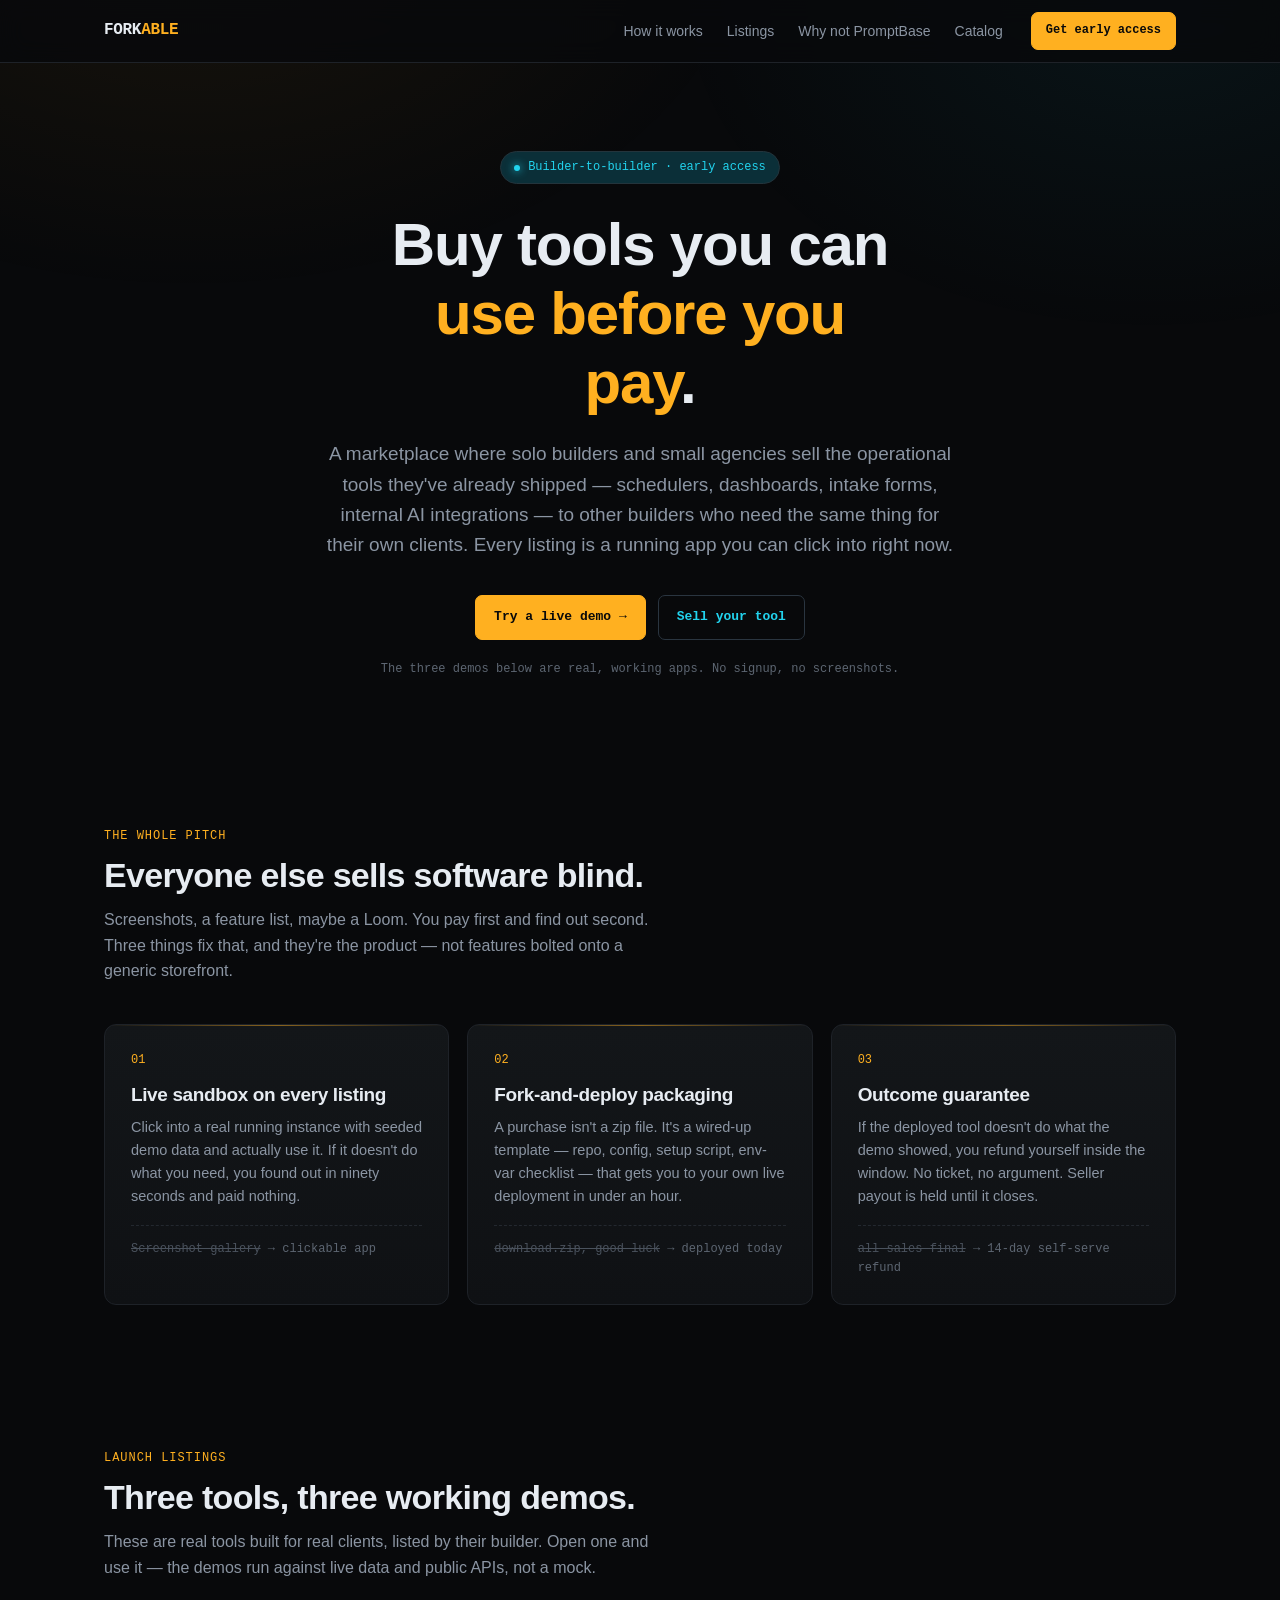
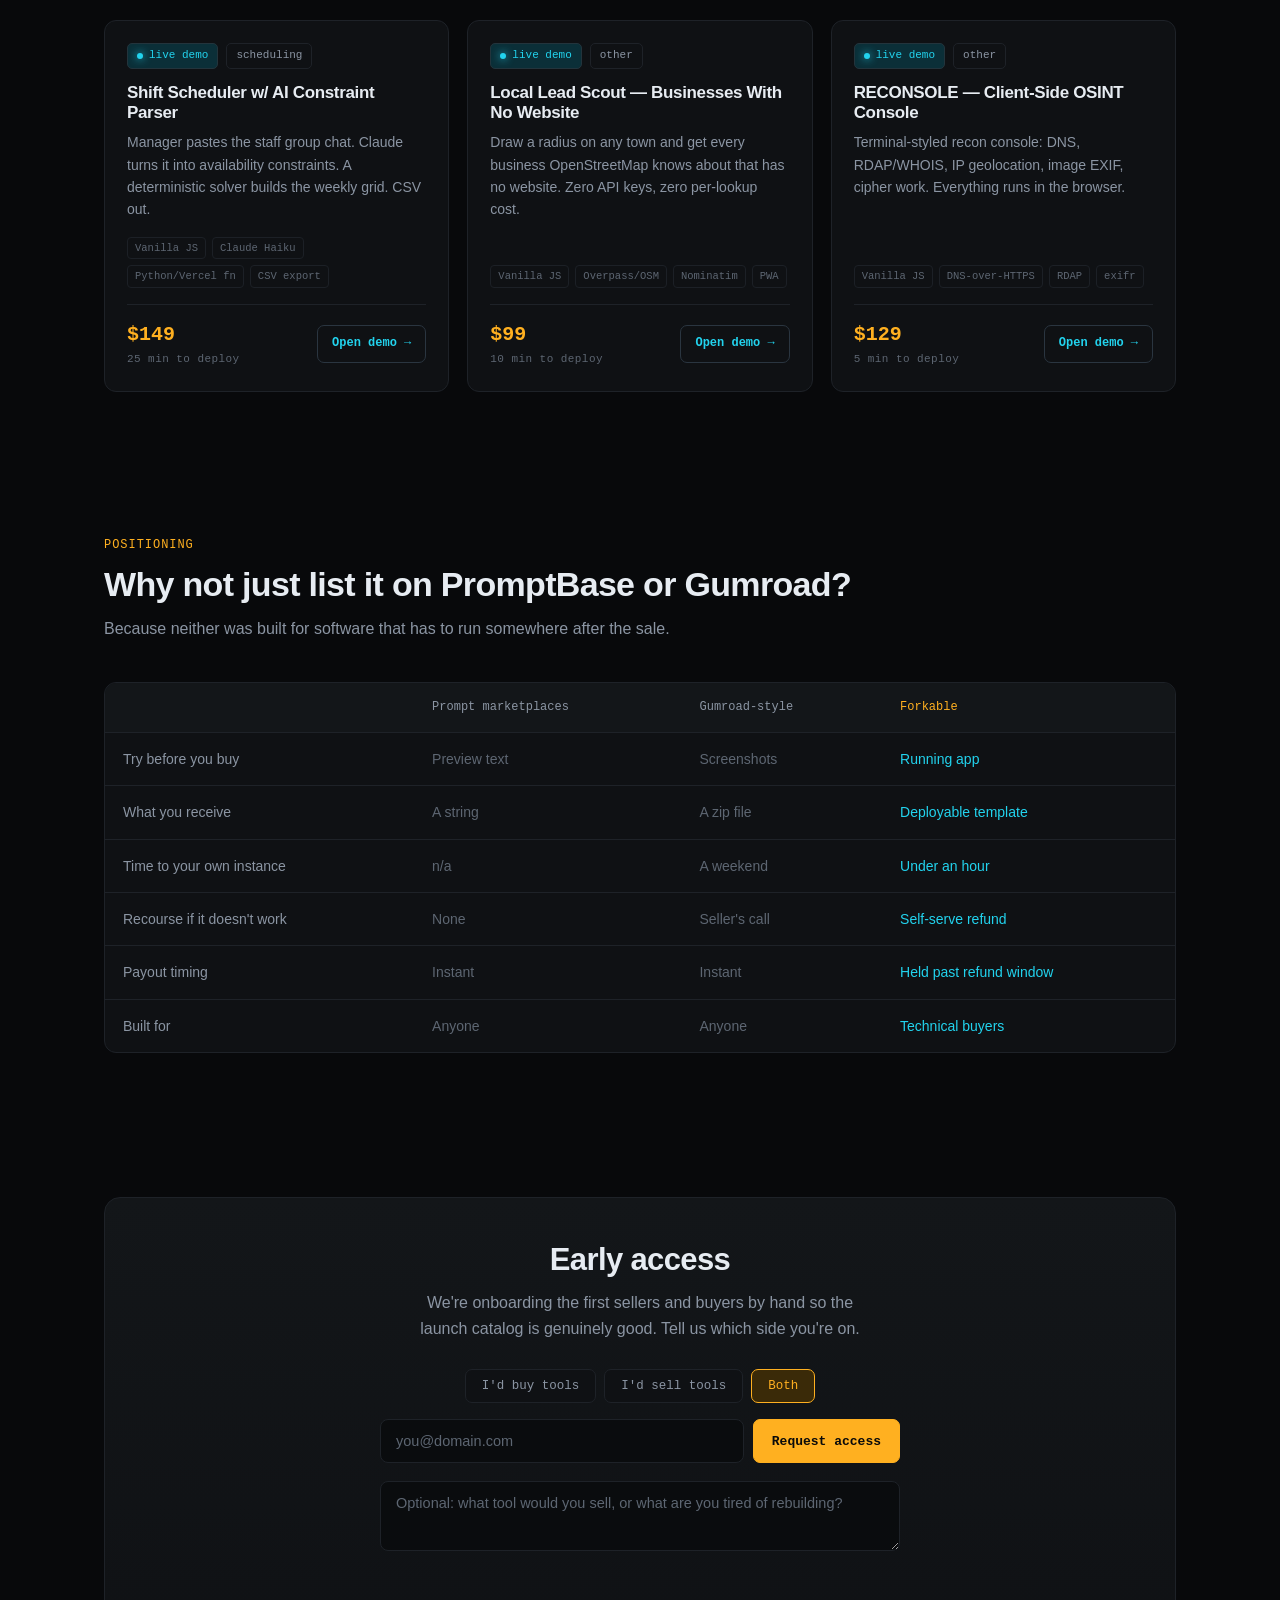
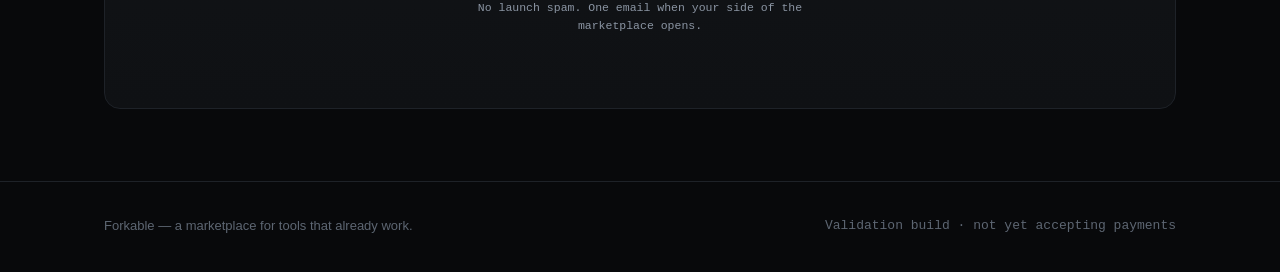
==== index.html @ a0edef39 "Step 2: auth, profiles, and listing CRUD Vertical slice through the whole seller path: sign up, crea" ====
<!doctype html>
<html lang="en">
<head>
<meta charset="utf-8">
<meta name="viewport" content="width=device-width, initial-scale=1">
<title>Forkable — buy tools you can use before you pay</title>
<meta name="description" content="A builder-to-builder marketplace for reusable operational tools. Every listing has a live demo you can click into, ships as a fork-and-deploy template, and is covered by a refund guarantee.">
<style>
  :root{
    --bg:#08090b; --panel:#0f1114; --panel-2:#131619; --line:#1e2228;
    --text:#e7ecf2; --dim:#8b95a3; --dimmer:#5d6672;
    --amber:#ffb020; --amber-dim:#3a2a08;
    --cyan:#22d3ee; --cyan-dim:#0b2f38;
    --mono:ui-monospace,SFMono-Regular,"SF Mono",Menlo,Consolas,monospace;
    --sans:-apple-system,BlinkMacSystemFont,"Segoe UI",Inter,Roboto,sans-serif;
  }
  *{box-sizing:border-box}
  html{scroll-behavior:smooth}
  body{
    margin:0;background:var(--bg);color:var(--text);font-family:var(--sans);
    line-height:1.6;-webkit-font-smoothing:antialiased;
  }
  body::before{
    content:"";position:fixed;inset:0;pointer-events:none;z-index:0;
    background:
      radial-gradient(60rem 40rem at 15% -10%, rgba(255,176,32,.07), transparent 60%),
      radial-gradient(50rem 35rem at 90% 0%, rgba(34,211,238,.06), transparent 60%);
  }
  .wrap{max-width:1120px;margin:0 auto;padding:0 24px;position:relative;z-index:1}
  a{color:inherit}
  h1,h2,h3{line-height:1.15;letter-spacing:-.02em;margin:0}

  /* ---------- nav ---------- */
  nav{
    position:sticky;top:0;z-index:50;backdrop-filter:blur(12px);
    background:rgba(8,9,11,.82);border-bottom:1px solid var(--line);
  }
  .nav-in{display:flex;align-items:center;gap:28px;height:62px}
  .logo{font-family:var(--mono);font-weight:700;font-size:16px;letter-spacing:-.02em;text-decoration:none}
  .logo b{color:var(--amber)}
  .nav-links{display:flex;gap:24px;margin-left:auto;font-size:14px;color:var(--dim)}
  .nav-links a{text-decoration:none}
  .nav-links a:hover{color:var(--text)}
  @media(max-width:720px){.nav-links{display:none}}

  .btn{
    display:inline-block;font-family:var(--mono);font-size:13px;font-weight:600;
    padding:11px 18px;border-radius:7px;text-decoration:none;cursor:pointer;
    border:1px solid transparent;transition:.15s;white-space:nowrap;
  }
  .btn-primary{background:var(--amber);color:#0a0a0a;border-color:var(--amber)}
  .btn-primary:hover{background:#ffc44d;transform:translateY(-1px)}
  .btn-ghost{background:transparent;color:var(--cyan);border-color:#2a3540}
  .btn-ghost:hover{border-color:var(--cyan);background:var(--cyan-dim)}
  .btn-sm{padding:8px 14px;font-size:12px}

  /* ---------- hero ---------- */
  header{padding:88px 0 64px;text-align:center}
  .kicker{
    display:inline-flex;align-items:center;gap:8px;font-family:var(--mono);font-size:12px;
    color:var(--cyan);border:1px solid #23343c;background:var(--cyan-dim);
    padding:6px 13px;border-radius:999px;margin-bottom:26px;
  }
  .dot{width:6px;height:6px;border-radius:50%;background:var(--cyan);box-shadow:0 0 8px var(--cyan)}
  h1{font-size:clamp(34px,6vw,60px);font-weight:800;max-width:16ch;margin:0 auto}
  h1 .hl{color:var(--amber)}
  .sub{color:var(--dim);font-size:clamp(16px,2vw,19px);max-width:60ch;margin:22px auto 0}
  .cta-row{display:flex;gap:12px;justify-content:center;margin-top:34px;flex-wrap:wrap}
  .hero-note{font-family:var(--mono);font-size:12px;color:var(--dimmer);margin-top:20px}

  /* ---------- sections ---------- */
  section{padding:72px 0;position:relative;z-index:1}
  .sec-head{margin-bottom:40px}
  .sec-tag{font-family:var(--mono);font-size:12px;color:var(--amber);letter-spacing:.08em;text-transform:uppercase}
  .sec-head h2{font-size:clamp(24px,3.6vw,34px);font-weight:750;margin-top:10px}
  .sec-head p{color:var(--dim);max-width:64ch;margin:12px 0 0}

  /* ---------- differentiators ---------- */
  .diffs{display:grid;grid-template-columns:repeat(3,1fr);gap:18px}
  @media(max-width:880px){.diffs{grid-template-columns:1fr}}
  .diff{
    background:linear-gradient(180deg,var(--panel-2),var(--panel));
    border:1px solid var(--line);border-radius:12px;padding:26px;position:relative;overflow:hidden;
  }
  .diff::after{content:"";position:absolute;top:0;left:0;right:0;height:1px;background:linear-gradient(90deg,transparent,var(--amber),transparent);opacity:.5}
  .diff .n{font-family:var(--mono);font-size:12px;color:var(--amber);margin-bottom:14px}
  .diff h3{font-size:19px;font-weight:700;margin-bottom:10px}
  .diff p{color:var(--dim);font-size:14.5px;margin:0}
  .diff .vs{margin-top:16px;padding-top:14px;border-top:1px dashed #23282f;font-family:var(--mono);font-size:12px;color:var(--dimmer)}
  .diff .vs s{color:#4a525d}

  /* ---------- listings ---------- */
  .grid{display:grid;grid-template-columns:repeat(3,1fr);gap:18px}
  @media(max-width:980px){.grid{grid-template-columns:1fr 1fr}}
  @media(max-width:680px){.grid{grid-template-columns:1fr}}
  .card{
    background:var(--panel);border:1px solid var(--line);border-radius:12px;
    padding:22px;display:flex;flex-direction:column;transition:.18s;cursor:pointer;
  }
  .card:hover{border-color:#33404c;transform:translateY(-3px)}
  .card-top{display:flex;align-items:center;gap:8px;margin-bottom:14px;flex-wrap:wrap}
  .pill{font-family:var(--mono);font-size:11px;padding:3px 9px;border-radius:5px;border:1px solid var(--line);color:var(--dim)}
  .pill-live{color:var(--cyan);border-color:#23343c;background:var(--cyan-dim);display:inline-flex;align-items:center;gap:6px}
  .card h3{font-size:17px;font-weight:700;margin-bottom:9px}
  .card p{color:var(--dim);font-size:14px;margin:0 0 16px;flex:1}
  .tags{display:flex;gap:6px;flex-wrap:wrap;margin-bottom:16px}
  .tag{font-family:var(--mono);font-size:10.5px;color:var(--dimmer);border:1px solid #1c2026;padding:2px 7px;border-radius:4px}
  .card-foot{display:flex;align-items:center;justify-content:space-between;border-top:1px solid var(--line);padding-top:14px}
  .price{font-family:var(--mono);font-size:20px;font-weight:700;color:var(--amber)}
  .price small{font-size:11px;color:var(--dimmer);font-weight:400;display:block;letter-spacing:.04em}

  /* ---------- compare table ---------- */
  .cmp-scroll{overflow-x:auto;border:1px solid var(--line);border-radius:12px;background:var(--panel)}
  table{border-collapse:collapse;width:100%;min-width:580px;font-size:14px}
  th,td{padding:15px 18px;text-align:left;border-bottom:1px solid var(--line)}
  thead th{font-family:var(--mono);font-size:12px;color:var(--dim);font-weight:500;background:var(--panel-2)}
  thead th:last-child{color:var(--amber)}
  tbody tr:last-child td{border-bottom:none}
  td:first-child{color:var(--dim)}
  .yes{color:var(--cyan)}
  .no{color:#5d6672}

  /* ---------- waitlist ---------- */
  .join{
    background:linear-gradient(180deg,var(--panel-2),var(--panel));
    border:1px solid var(--line);border-radius:16px;padding:44px;text-align:center;
  }
  @media(max-width:600px){.join{padding:28px 20px}}
  .join h2{font-size:clamp(23px,3.4vw,31px);font-weight:750}
  .join>p{color:var(--dim);max-width:52ch;margin:12px auto 28px}
  .roles{display:flex;gap:8px;justify-content:center;margin-bottom:16px;flex-wrap:wrap}
  .role{
    font-family:var(--mono);font-size:12.5px;padding:9px 16px;border-radius:7px;
    border:1px solid var(--line);background:var(--panel);color:var(--dim);cursor:pointer;transition:.15s;
  }
  .role:hover{border-color:#33404c;color:var(--text)}
  .role[aria-pressed="true"]{border-color:var(--amber);color:var(--amber);background:var(--amber-dim)}
  form{display:flex;gap:9px;max-width:520px;margin:0 auto;flex-wrap:wrap}
  input,textarea{
    font-family:var(--sans);font-size:14.5px;background:#0a0c0e;color:var(--text);
    border:1px solid var(--line);border-radius:8px;padding:13px 15px;width:100%;
  }
  input:focus,textarea:focus{outline:none;border-color:var(--amber)}
  input::placeholder,textarea::placeholder{color:var(--dimmer)}
  .row{display:flex;gap:9px;width:100%}
  .row input{flex:1}
  .row .btn{flex:0 0 auto}
  textarea{resize:vertical;min-height:70px;margin-top:9px}
  .form-note{font-family:var(--mono);font-size:11.5px;color:var(--dimmer);margin-top:14px}
  .msg{font-family:var(--mono);font-size:13px;margin-top:16px;min-height:20px}
  .msg.ok{color:var(--cyan)}
  .msg.err{color:#ff7a6b}

  footer{border-top:1px solid var(--line);padding:34px 0;color:var(--dimmer);font-size:13px}
  .foot-in{display:flex;justify-content:space-between;gap:16px;flex-wrap:wrap;align-items:center}

  /* ---------- listing modal (preview of /listing/:id) ---------- */
  .modal{
    position:fixed;inset:0;z-index:100;background:rgba(4,5,7,.86);backdrop-filter:blur(6px);
    display:none;overflow-y:auto;padding:28px 16px;
  }
  .modal.open{display:block}
  .sheet{
    max-width:1000px;margin:0 auto;background:var(--panel);border:1px solid var(--line);
    border-radius:14px;overflow:hidden;
  }
  .sheet-head{display:flex;align-items:flex-start;gap:16px;padding:26px 28px;border-bottom:1px solid var(--line)}
  .sheet-head h2{font-size:23px;font-weight:750}
  .close{
    margin-left:auto;background:transparent;border:1px solid var(--line);color:var(--dim);
    border-radius:7px;width:34px;height:34px;font-size:18px;cursor:pointer;flex:0 0 auto;line-height:1;
  }
  .close:hover{border-color:#33404c;color:var(--text)}
  .sheet-body{display:grid;grid-template-columns:1fr 320px;gap:0}
  @media(max-width:860px){.sheet-body{grid-template-columns:1fr}}
  .demo-pane{border-right:1px solid var(--line);min-width:0}
  @media(max-width:860px){.demo-pane{border-right:none;border-bottom:1px solid var(--line)}}
  .demo-bar{
    display:flex;align-items:center;gap:10px;padding:11px 16px;background:var(--panel-2);
    border-bottom:1px solid var(--line);font-family:var(--mono);font-size:11.5px;color:var(--dim);
  }
  .demo-bar .lights{display:flex;gap:5px}
  .demo-bar .lights i{width:9px;height:9px;border-radius:50%;background:#2a3038;display:block}
  .demo-frame{width:100%;height:520px;border:0;background:#0a0c0e;display:block}
  .demo-note{padding:11px 16px;font-size:12.5px;color:var(--dim);border-top:1px solid var(--line);background:var(--panel-2)}
  .demo-note a{color:var(--cyan)}
  .side{padding:24px;display:flex;flex-direction:column;gap:20px}
  .side h4{font-family:var(--mono);font-size:11px;color:var(--dimmer);letter-spacing:.09em;text-transform:uppercase;margin:0 0 9px;font-weight:500}
  .side .desc{font-size:14px;color:var(--dim);white-space:pre-line;margin:0}
  .buybox{border:1px solid var(--line);border-radius:10px;padding:18px;background:var(--panel-2)}
  .guarantee{
    border:1px solid #3a2a08;background:var(--amber-dim);border-radius:9px;padding:14px;
    font-size:13px;color:#e8c88a;
  }
  .guarantee b{color:var(--amber);display:block;font-family:var(--mono);font-size:11.5px;letter-spacing:.05em;text-transform:uppercase;margin-bottom:6px}
  .kv{display:flex;justify-content:space-between;gap:12px;font-size:13.5px;padding:7px 0;border-bottom:1px solid #1a1e24}
  .kv:last-child{border-bottom:none}
  .kv span:first-child{color:var(--dimmer)}
  .kv span:last-child{font-family:var(--mono);font-size:12.5px;text-align:right}
</style>
</head>
<body>

<nav>
  <div class="wrap nav-in">
    <a href="#top" class="logo">FORK<b>ABLE</b></a>
    <div class="nav-links">
      <a href="#how">How it works</a>
      <a href="#listings">Listings</a>
      <a href="#compare">Why not PromptBase</a>
      <a href="app.html#/browse">Catalog</a>
    </div>
    <a href="#join" class="btn btn-primary btn-sm">Get early access</a>
  </div>
</nav>

<div class="wrap" id="top">
  <header>
    <div class="kicker"><span class="dot"></span> Builder-to-builder · early access</div>
    <h1>Buy tools you can <span class="hl">use before you pay</span>.</h1>
    <p class="sub">
      A marketplace where solo builders and small agencies sell the operational tools they've
      already shipped — schedulers, dashboards, intake forms, internal AI integrations — to other
      builders who need the same thing for their own clients. Every listing is a running app you
      can click into right now.
    </p>
    <div class="cta-row">
      <a href="#listings" class="btn btn-primary">Try a live demo →</a>
      <a href="app.html#/dashboard/seller/new" class="btn btn-ghost">Sell your tool</a>
    </div>
    <p class="hero-note">The three demos below are real, working apps. No signup, no screenshots.</p>
  </header>
</div>

<section id="how">
  <div class="wrap">
    <div class="sec-head">
      <div class="sec-tag">The whole pitch</div>
      <h2>Everyone else sells software blind.</h2>
      <p>
        Screenshots, a feature list, maybe a Loom. You pay first and find out second. Three things
        fix that, and they're the product — not features bolted onto a generic storefront.
      </p>
    </div>
    <div class="diffs">
      <div class="diff">
        <div class="n">01</div>
        <h3>Live sandbox on every listing</h3>
        <p>Click into a real running instance with seeded demo data and actually use it. If it doesn't do what you need, you found out in ninety seconds and paid nothing.</p>
        <div class="vs"><s>Screenshot gallery</s> → clickable app</div>
      </div>
      <div class="diff">
        <div class="n">02</div>
        <h3>Fork-and-deploy packaging</h3>
        <p>A purchase isn't a zip file. It's a wired-up template — repo, config, setup script, env-var checklist — that gets you to your own live deployment in under an hour.</p>
        <div class="vs"><s>download.zip, good luck</s> → deployed today</div>
      </div>
      <div class="diff">
        <div class="n">03</div>
        <h3>Outcome guarantee</h3>
        <p>If the deployed tool doesn't do what the demo showed, you refund yourself inside the window. No ticket, no argument. Seller payout is held until it closes.</p>
        <div class="vs"><s>all sales final</s> → 14-day self-serve refund</div>
      </div>
    </div>
  </div>
</section>

<section id="listings">
  <div class="wrap">
    <div class="sec-head">
      <div class="sec-tag">Launch listings</div>
      <h2>Three tools, three working demos.</h2>
      <p>
        These are real tools built for real clients, listed by their builder. Open one and use it —
        the demos run against live data and public APIs, not a mock.
      </p>
    </div>
    <div class="grid" id="listing-grid"></div>
  </div>
</section>

<section id="compare">
  <div class="wrap">
    <div class="sec-head">
      <div class="sec-tag">Positioning</div>
      <h2>Why not just list it on PromptBase or Gumroad?</h2>
      <p>Because neither was built for software that has to run somewhere after the sale.</p>
    </div>
    <div class="cmp-scroll">
      <table>
        <thead>
          <tr><th>&nbsp;</th><th>Prompt marketplaces</th><th>Gumroad-style</th><th>Forkable</th></tr>
        </thead>
        <tbody>
          <tr><td>Try before you buy</td><td class="no">Preview text</td><td class="no">Screenshots</td><td class="yes">Running app</td></tr>
          <tr><td>What you receive</td><td class="no">A string</td><td class="no">A zip file</td><td class="yes">Deployable template</td></tr>
          <tr><td>Time to your own instance</td><td class="no">n/a</td><td class="no">A weekend</td><td class="yes">Under an hour</td></tr>
          <tr><td>Recourse if it doesn't work</td><td class="no">None</td><td class="no">Seller's call</td><td class="yes">Self-serve refund</td></tr>
          <tr><td>Payout timing</td><td class="no">Instant</td><td class="no">Instant</td><td class="yes">Held past refund window</td></tr>
          <tr><td>Built for</td><td class="no">Anyone</td><td class="no">Anyone</td><td class="yes">Technical buyers</td></tr>
        </tbody>
      </table>
    </div>
  </div>
</section>

<section id="join">
  <div class="wrap">
    <div class="join">
      <h2>Early access</h2>
      <p>
        We're onboarding the first sellers and buyers by hand so the launch catalog is genuinely
        good. Tell us which side you're on.
      </p>

      <div class="roles" id="roles">
        <button type="button" class="role" data-role="buyer" aria-pressed="false">I'd buy tools</button>
        <button type="button" class="role" data-role="seller" aria-pressed="false">I'd sell tools</button>
        <button type="button" class="role" data-role="both" aria-pressed="true">Both</button>
      </div>

      <form id="wl-form" novalidate>
        <div class="row">
          <input type="email" id="wl-email" placeholder="you@domain.com" autocomplete="email" required>
          <button type="submit" class="btn btn-primary" id="wl-submit">Request access</button>
        </div>
        <textarea id="wl-note" placeholder="Optional: what tool would you sell, or what are you tired of rebuilding?"></textarea>
      </form>

      <div class="msg" id="wl-msg" role="status" aria-live="polite"></div>
      <p class="form-note">No launch spam. One email when your side of the marketplace opens.</p>
    </div>
  </div>
</section>

<footer>
  <div class="wrap foot-in">
    <div>Forkable — a marketplace for tools that already work.</div>
    <div style="font-family:var(--mono)">Validation build · not yet accepting payments</div>
  </div>
</footer>

<!-- Preview of the /listing/:id page: demo first, buy box second. -->
<div class="modal" id="modal" role="dialog" aria-modal="true" aria-labelledby="m-title">
  <div class="sheet">
    <div class="sheet-head">
      <div>
        <h2 id="m-title"></h2>
        <div class="card-top" style="margin:10px 0 0" id="m-pills"></div>
      </div>
      <button class="close" id="m-close" aria-label="Close">×</button>
    </div>
    <div class="sheet-body">
      <div class="demo-pane">
        <div class="demo-bar">
          <div class="lights"><i></i><i></i><i></i></div>
          <span id="m-url"></span>
          <span style="margin-left:auto;color:var(--cyan)">● live sandbox</span>
        </div>
        <!-- allow-same-origin is required: demo apps use localStorage, which throws in an
             opaque-origin sandbox and kills their init script. Safe for cross-origin
             seller-hosted demos (they keep their own origin). See README "Demo isolation"
             before pointing this at a same-origin third-party demo. -->
        <iframe class="demo-frame" id="m-frame" title="Live demo" loading="lazy"
                referrerpolicy="no-referrer"
                sandbox="allow-scripts allow-same-origin allow-forms allow-popups allow-modals allow-downloads"></iframe>
        <div class="demo-note" id="m-note"></div>
      </div>
      <div class="side">
        <div class="buybox">
          <div style="display:flex;align-items:baseline;justify-content:space-between;margin-bottom:14px">
            <div class="price" id="m-price"></div>
            <div style="font-family:var(--mono);font-size:11px;color:var(--dimmer)">one-time</div>
          </div>
          <a href="#join" class="btn btn-primary" style="width:100%;text-align:center" id="m-buy">Buy — early access</a>
          <div class="kv" style="margin-top:14px"><span>Deploy time</span><span id="m-deploy"></span></div>
          <div class="kv"><span>You'll need</span><span id="m-services"></span></div>
          <div class="kv"><span>Seller</span><span id="m-seller"></span></div>
        </div>
        <div class="guarantee">
          <b>Outcome guarantee</b>
          If your deployment doesn't do what this demo just did, refund yourself within 14 days.
          The seller isn't paid until that window closes.
        </div>
        <div>
          <h4>What it is</h4>
          <p class="desc" id="m-desc"></p>
        </div>
        <div>
          <h4>Stack</h4>
          <div class="tags" id="m-stack" style="margin:0"></div>
        </div>
      </div>
    </div>
  </div>
</div>

<script src="config.js"></script>
<script>
(function () {
  'use strict';
  var CFG = window.FORKABLE_CONFIG || {};
  var LISTINGS = window.FORKABLE_LISTINGS || [];

  var $ = function (id) { return document.getElementById(id); };
  function esc(s) {
    return String(s).replace(/[&<>"']/g, function (c) {
      return { '&': '&amp;', '<': '&lt;', '>': '&gt;', '"': '&quot;', "'": '&#39;' }[c];
    });
  }
  function money(cents) { return '$' + (cents / 100).toFixed(0); }
  function catLabel(c) { return c.replace(/_/g, ' '); }

  /* ---------- listing grid ---------- */
  var grid = $('listing-grid');
  grid.innerHTML = LISTINGS.map(function (l, i) {
    return '<article class="card" data-i="' + i + '" tabindex="0" role="button" ' +
             'aria-label="Open ' + esc(l.title) + '">' +
      '<div class="card-top">' +
        '<span class="pill pill-live"><span class="dot"></span>live demo</span>' +
        '<span class="pill">' + esc(catLabel(l.category)) + '</span>' +
      '</div>' +
      '<h3>' + esc(l.title) + '</h3>' +
      '<p>' + esc(l.shortDescription) + '</p>' +
      '<div class="tags">' + l.stack.map(function (t) {
        return '<span class="tag">' + esc(t) + '</span>';
      }).join('') + '</div>' +
      '<div class="card-foot">' +
        '<div class="price">' + money(l.priceCents) + '<small>' + l.deployMinutes + ' min to deploy</small></div>' +
        '<span class="btn btn-ghost btn-sm">Open demo →</span>' +
      '</div>' +
    '</article>';
  }).join('');

  /* ---------- modal ---------- */
  var modal = $('modal'), frame = $('m-frame'), lastFocus = null;

  function openListing(i) {
    var l = LISTINGS[i];
    if (!l) return;
    lastFocus = document.activeElement;
    $('m-title').textContent = l.title;
    $('m-pills').innerHTML =
      '<span class="pill pill-live"><span class="dot"></span>live demo</span>' +
      '<span class="pill">' + esc(catLabel(l.category)) + '</span>' +
      '<span class="pill">by ' + esc(l.seller.handle) + '</span>';
    $('m-url').textContent = l.demo;
    $('m-note').innerHTML = esc(l.demoNote) +
      ' &nbsp;·&nbsp; <a href="' + esc(l.demo) + '" target="_blank" rel="noopener">open in a new tab ↗</a>';
    $('m-price').textContent = money(l.priceCents);
    $('m-deploy').textContent = '~' + l.deployMinutes + ' min';
    $('m-services').textContent = l.services.join(', ');
    $('m-seller').textContent = l.seller.handle + ' · ' + l.seller.tools + ' tools';
    $('m-desc').textContent = l.longDescription;
    $('m-stack').innerHTML = l.stack.map(function (t) {
      return '<span class="tag">' + esc(t) + '</span>';
    }).join('');
    frame.src = l.demo;
    modal.classList.add('open');
    document.body.style.overflow = 'hidden';
    $('m-close').focus();
  }

  function closeModal() {
    modal.classList.remove('open');
    frame.src = 'about:blank';
    document.body.style.overflow = '';
    if (lastFocus) lastFocus.focus();
  }

  grid.addEventListener('click', function (e) {
    var card = e.target.closest('.card');
    if (card) openListing(+card.dataset.i);
  });
  grid.addEventListener('keydown', function (e) {
    if (e.key !== 'Enter' && e.key !== ' ') return;
    var card = e.target.closest('.card');
    if (card) { e.preventDefault(); openListing(+card.dataset.i); }
  });
  $('m-close').addEventListener('click', closeModal);
  $('m-buy').addEventListener('click', closeModal);
  modal.addEventListener('click', function (e) { if (e.target === modal) closeModal(); });
  document.addEventListener('keydown', function (e) {
    if (e.key === 'Escape' && modal.classList.contains('open')) closeModal();
  });

  /* ---------- waitlist ---------- */
  var role = 'both';
  $('roles').addEventListener('click', function (e) {
    var b = e.target.closest('.role');
    if (!b) return;
    role = b.dataset.role;
    Array.prototype.forEach.call(this.querySelectorAll('.role'), function (x) {
      x.setAttribute('aria-pressed', String(x === b));
    });
  });

  var msg = $('wl-msg'), submit = $('wl-submit');
  function say(text, kind) { msg.textContent = text; msg.className = 'msg ' + (kind || ''); }

  var LOCAL_MODE = !CFG.supabaseUrl || !CFG.supabaseAnonKey;

  function saveLocal(row) {
    var key = 'forkable_waitlist';
    var all = [];
    try { all = JSON.parse(localStorage.getItem(key) || '[]'); } catch (e) { all = []; }
    all.push(row);
    localStorage.setItem(key, JSON.stringify(all));
    return all.length;
  }

  $('wl-form').addEventListener('submit', function (e) {
    e.preventDefault();
    var email = $('wl-email').value.trim();
    var note = $('wl-note').value.trim();

    if (!/^[^@\s]+@[^@\s]+\.[^@\s]+$/.test(email)) {
      say('That email doesn\'t look right.', 'err');
      return;
    }

    var row = { email: email, role: role, note: note || null, created_at: new Date().toISOString() };
    submit.disabled = true;
    say('Sending…');

    if (LOCAL_MODE) {
      var n = saveLocal(row);
      submit.disabled = false;
      $('wl-form').reset();
      say('Saved locally (' + n + ' on this device) — Supabase not configured yet.', 'ok');
      return;
    }

    fetch(CFG.supabaseUrl.replace(/\/$/, '') + '/rest/v1/waitlist', {
      method: 'POST',
      headers: {
        'Content-Type': 'application/json',
        'apikey': CFG.supabaseAnonKey,
        'Authorization': 'Bearer ' + CFG.supabaseAnonKey,
        'Prefer': 'return=minimal'
      },
      body: JSON.stringify({ email: row.email, role: row.role, note: row.note })
    }).then(function (res) {
      submit.disabled = false;
      if (res.ok) {
        $('wl-form').reset();
        say('You\'re on the list. We\'ll email you when your side opens.', 'ok');
      } else if (res.status === 409) {
        say('You\'re already on the list.', 'ok');
      } else {
        saveLocal(row);
        say('Couldn\'t reach the server — saved locally, try again later.', 'err');
      }
    }).catch(function () {
      submit.disabled = false;
      saveLocal(row);
      say('Network error — saved locally, try again later.', 'err');
    });
  });

  /* Console helper for reading local-mode signups during validation. */
  window.forkableWaitlist = function () {
    try { return JSON.parse(localStorage.getItem('forkable_waitlist') || '[]'); }
    catch (e) { return []; }
  };
})();
</script>
</body>
</html>
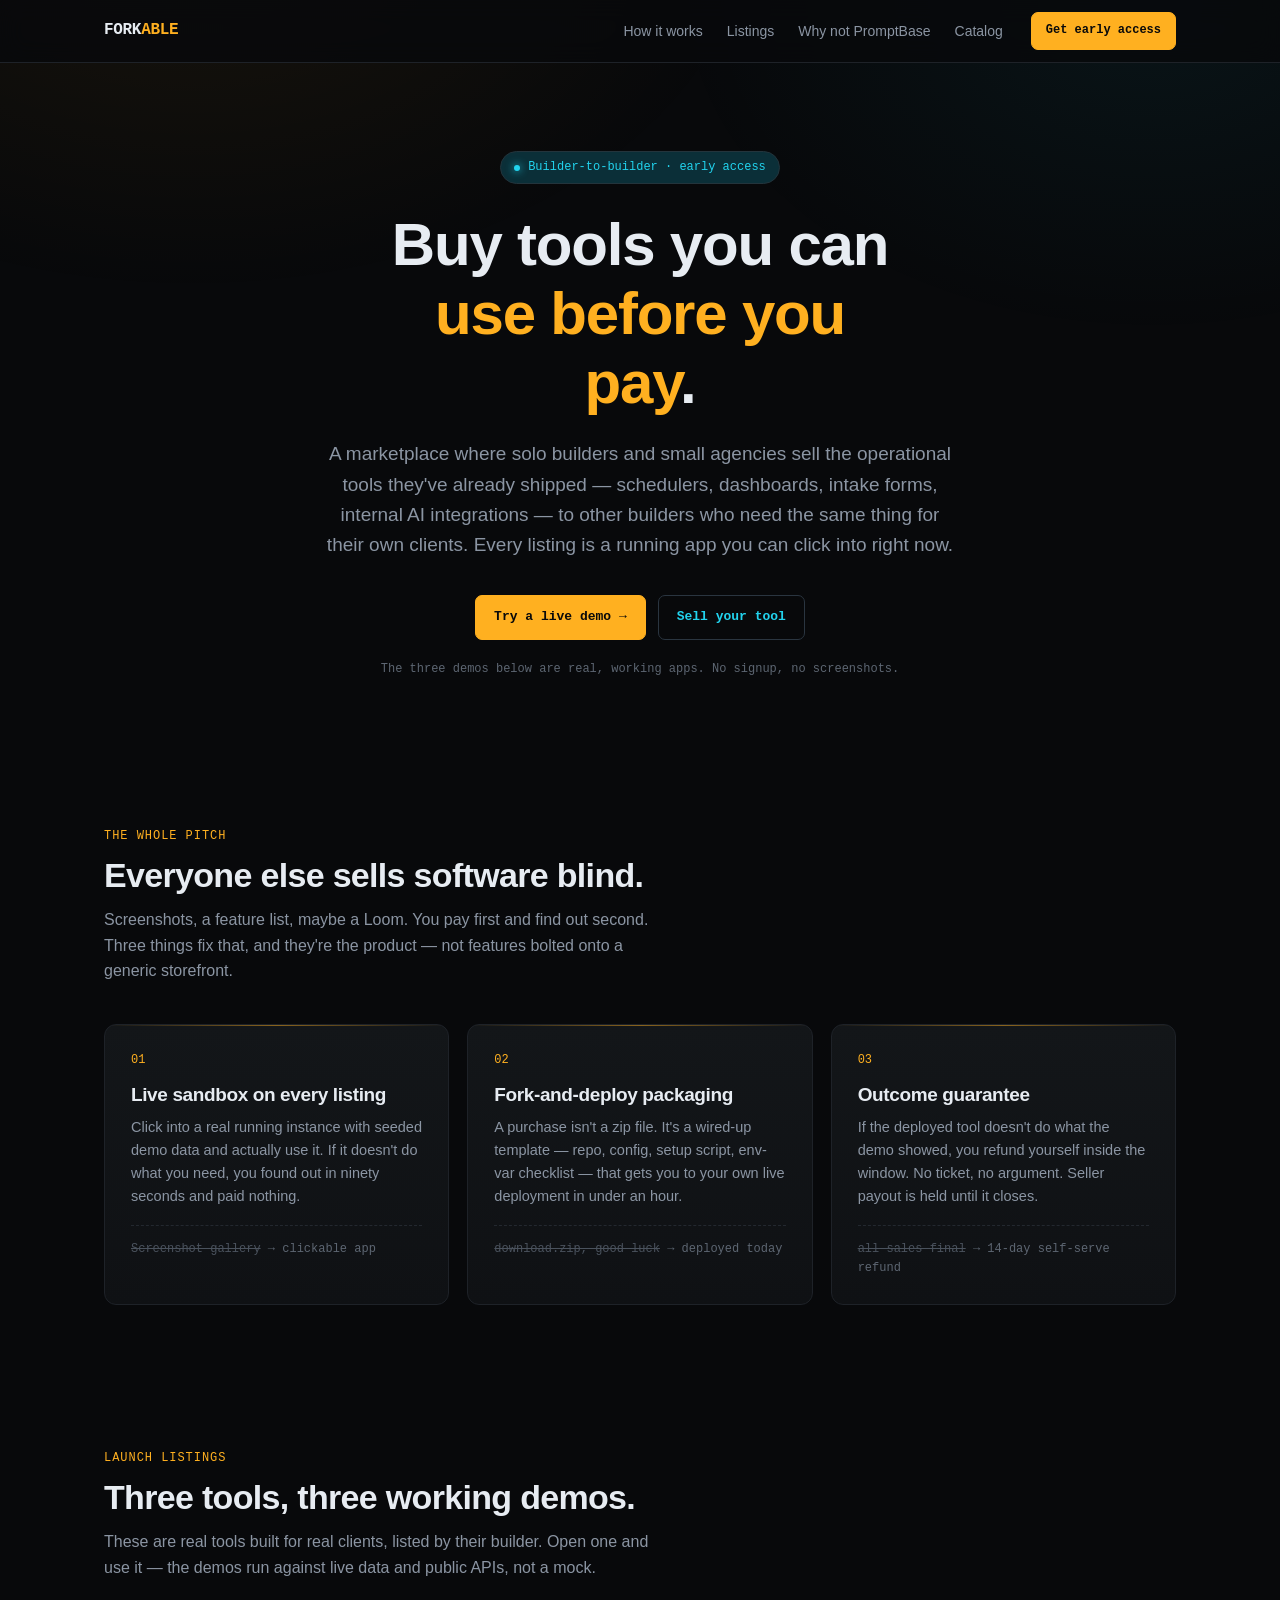
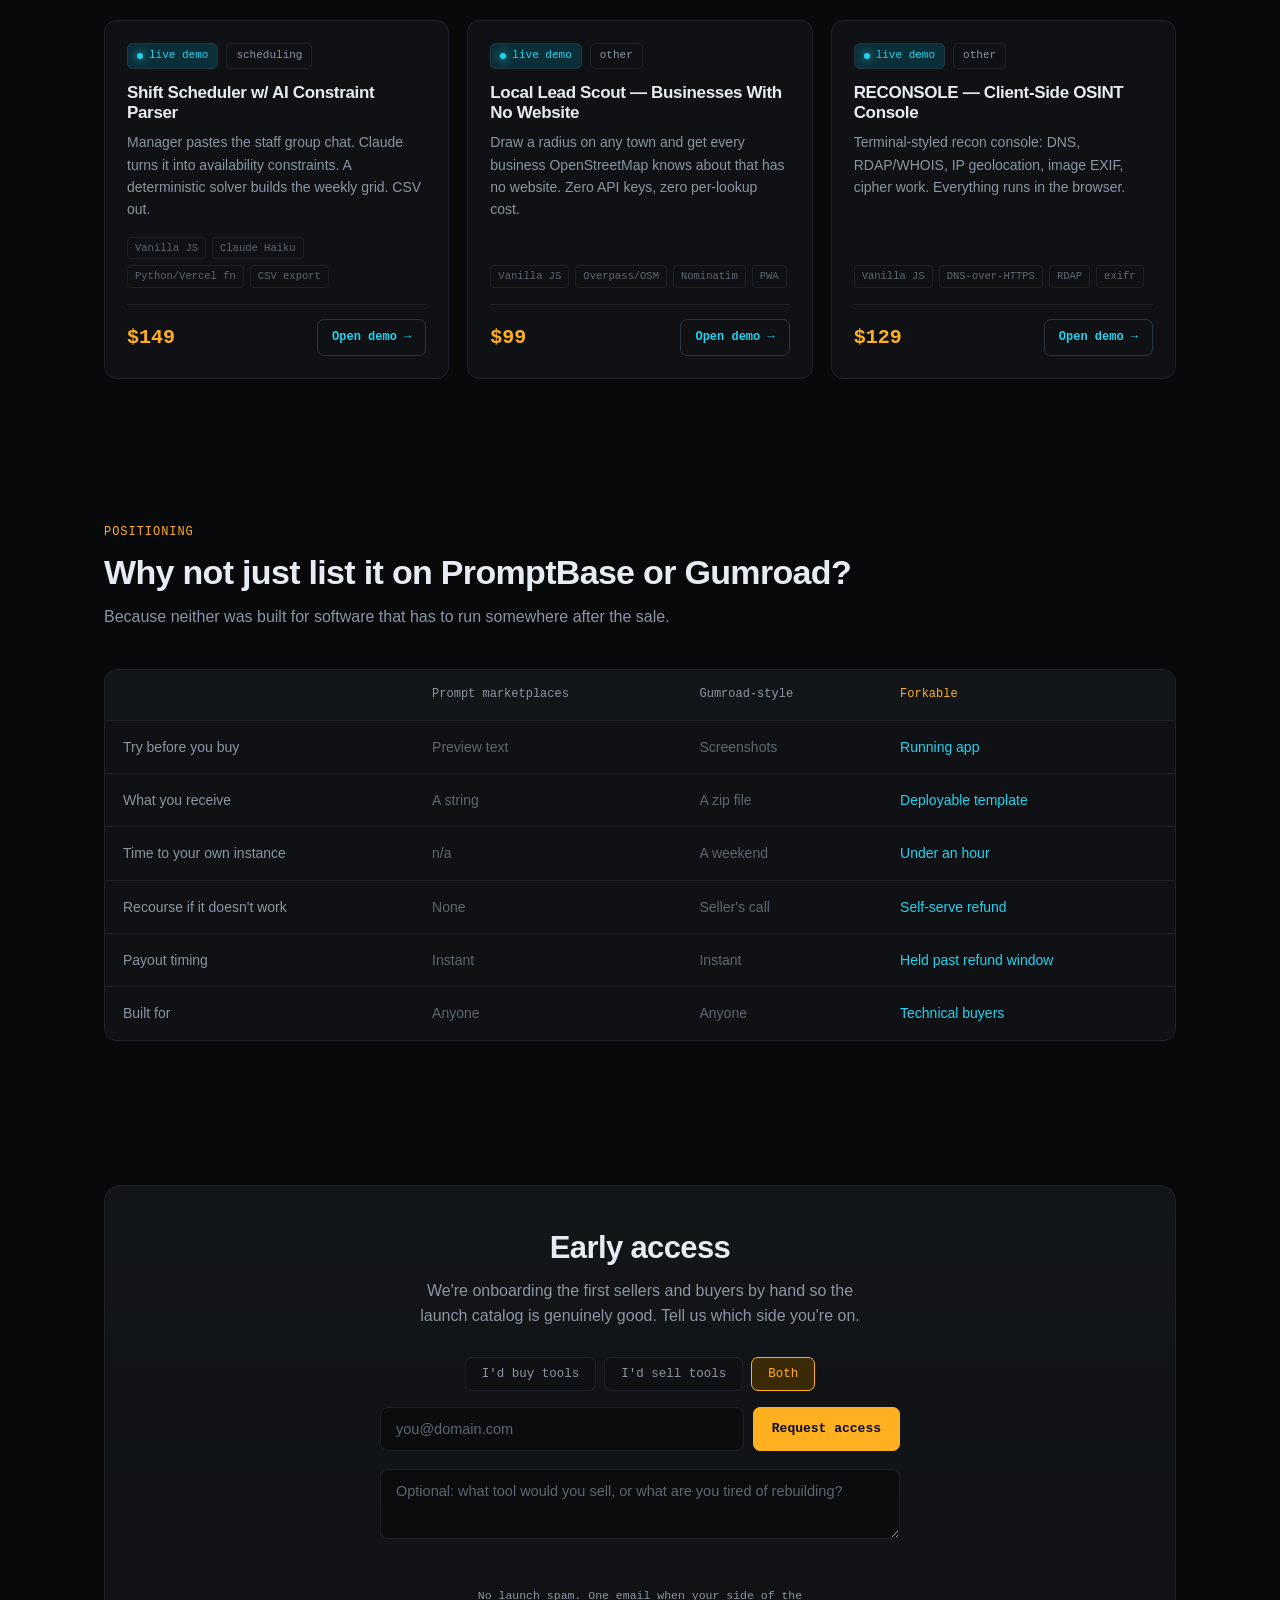
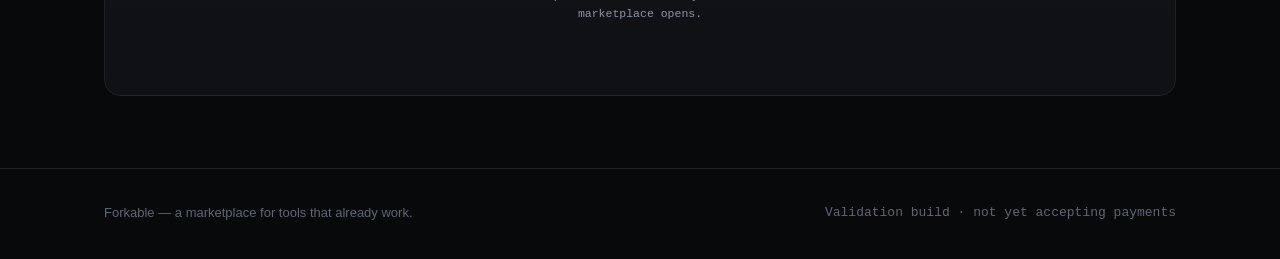
==== commit 7db95fb8: "Listing changelogs, completeness meter, command palette, feeds Changelog (supabase/changelog.sql + U" ====
--- a/index.html
+++ b/index.html
@@ -396,12 +396,42 @@
 </div>
 
 <script src="config.js"></script>
+<script src="app/db.js"></script>
 <script>
 (function () {
   'use strict';
   var CFG = window.FORKABLE_CONFIG || {};
   var LISTINGS = window.FORKABLE_LISTINGS || [];
 
+  /* The landing page shows the real catalog when there is one, so it can't drift
+   * from what /browse actually lists. Falls back to the curated array in config.js
+   * when the backend has nothing live yet — a marketing page with an empty grid is
+   * worse than one with three known-good examples. */
+  function loadRealListings() {
+    if (!window.DB) return Promise.resolve(null);
+    return window.DB.listListings({ sort: 'newest' }).then(function (rows) {
+      var live = (rows || []).filter(function (l) { return l.status === 'live'; });
+      if (!live.length) return null;
+      return live.slice(0, 3).map(function (l) {
+        return {
+          id: l.id,
+          title: l.title,
+          category: l.category,
+          priceCents: l.price_cents,
+          seller: { name: l.seller_name, handle: '@' + String(l.seller_name || 'builder').toLowerCase().replace(/\s+/g, ''), tools: 1 },
+          shortDescription: l.short_description,
+          longDescription: l.long_description,
+          demo: l.demo_url,
+          demoNote: 'Real running instance with demo data.',
+          stack: l.tech_stack_tags || [],
+          deployMinutes: null,
+          services: [],
+          href: 'app.html#/listing/' + l.id
+        };
+      });
+    }).catch(function () { return null; });
+  }
+
   var $ = function (id) { return document.getElementById(id); };
   function esc(s) {
     return String(s).replace(/[&<>"']/g, function (c) {
@@ -413,24 +443,35 @@
 
   /* ---------- listing grid ---------- */
   var grid = $('listing-grid');
-  grid.innerHTML = LISTINGS.map(function (l, i) {
-    return '<article class="card" data-i="' + i + '" tabindex="0" role="button" ' +
-             'aria-label="Open ' + esc(l.title) + '">' +
-      '<div class="card-top">' +
-        '<span class="pill pill-live"><span class="dot"></span>live demo</span>' +
-        '<span class="pill">' + esc(catLabel(l.category)) + '</span>' +
-      '</div>' +
-      '<h3>' + esc(l.title) + '</h3>' +
-      '<p>' + esc(l.shortDescription) + '</p>' +
-      '<div class="tags">' + l.stack.map(function (t) {
-        return '<span class="tag">' + esc(t) + '</span>';
-      }).join('') + '</div>' +
-      '<div class="card-foot">' +
-        '<div class="price">' + money(l.priceCents) + '<small>' + l.deployMinutes + ' min to deploy</small></div>' +
-        '<span class="btn btn-ghost btn-sm">Open demo →</span>' +
-      '</div>' +
-    '</article>';
-  }).join('');
+
+  function paintGrid() {
+    grid.innerHTML = LISTINGS.map(function (l, i) {
+      return '<article class="card" data-i="' + i + '" tabindex="0" role="button" ' +
+               'aria-label="Open ' + esc(l.title) + '">' +
+        '<div class="card-top">' +
+          (l.demo ? '<span class="pill pill-live"><span class="dot"></span>live demo</span>' : '') +
+          '<span class="pill">' + esc(catLabel(l.category)) + '</span>' +
+        '</div>' +
+        '<h3>' + esc(l.title) + '</h3>' +
+        '<p>' + esc(l.shortDescription) + '</p>' +
+        '<div class="tags">' + (l.stack || []).map(function (t) {
+          return '<span class="tag">' + esc(t) + '</span>';
+        }).join('') + '</div>' +
+        '<div class="card-foot">' +
+          '<div class="price">' + money(l.priceCents) +
+            (l.deployMinutes ? '<small>' + l.deployMinutes + ' min to deploy</small>' : '') + '</div>' +
+          '<span class="btn btn-ghost btn-sm">Open demo →</span>' +
+        '</div>' +
+      '</article>';
+    }).join('');
+  }
+  paintGrid();
+
+  loadRealListings().then(function (real) {
+    if (!real) return;
+    LISTINGS = real;
+    paintGrid();
+  });
 
   /* ---------- modal ---------- */
   var modal = $('modal'), frame = $('m-frame'), lastFocus = null;
@@ -448,9 +489,12 @@
     $('m-note').innerHTML = esc(l.demoNote) +
       ' &nbsp;·&nbsp; <a href="' + esc(l.demo) + '" target="_blank" rel="noopener">open in a new tab ↗</a>';
     $('m-price').textContent = money(l.priceCents);
-    $('m-deploy').textContent = '~' + l.deployMinutes + ' min';
-    $('m-services').textContent = l.services.join(', ');
-    $('m-seller').textContent = l.seller.handle + ' · ' + l.seller.tools + ' tools';
+    $('m-deploy').textContent = l.deployMinutes ? '~' + l.deployMinutes + ' min' : 'see listing';
+    $('m-services').textContent = (l.services || []).join(', ') || 'see listing';
+    $('m-seller').textContent = l.seller.handle;
+    // Real listings link into the app; the curated fallback keeps the waitlist CTA.
+    $('m-buy').setAttribute('href', l.href || '#join');
+    $('m-buy').textContent = l.href ? 'View full listing →' : 'Buy — early access';
     $('m-desc').textContent = l.longDescription;
     $('m-stack').innerHTML = l.stack.map(function (t) {
       return '<span class="tag">' + esc(t) + '</span>';
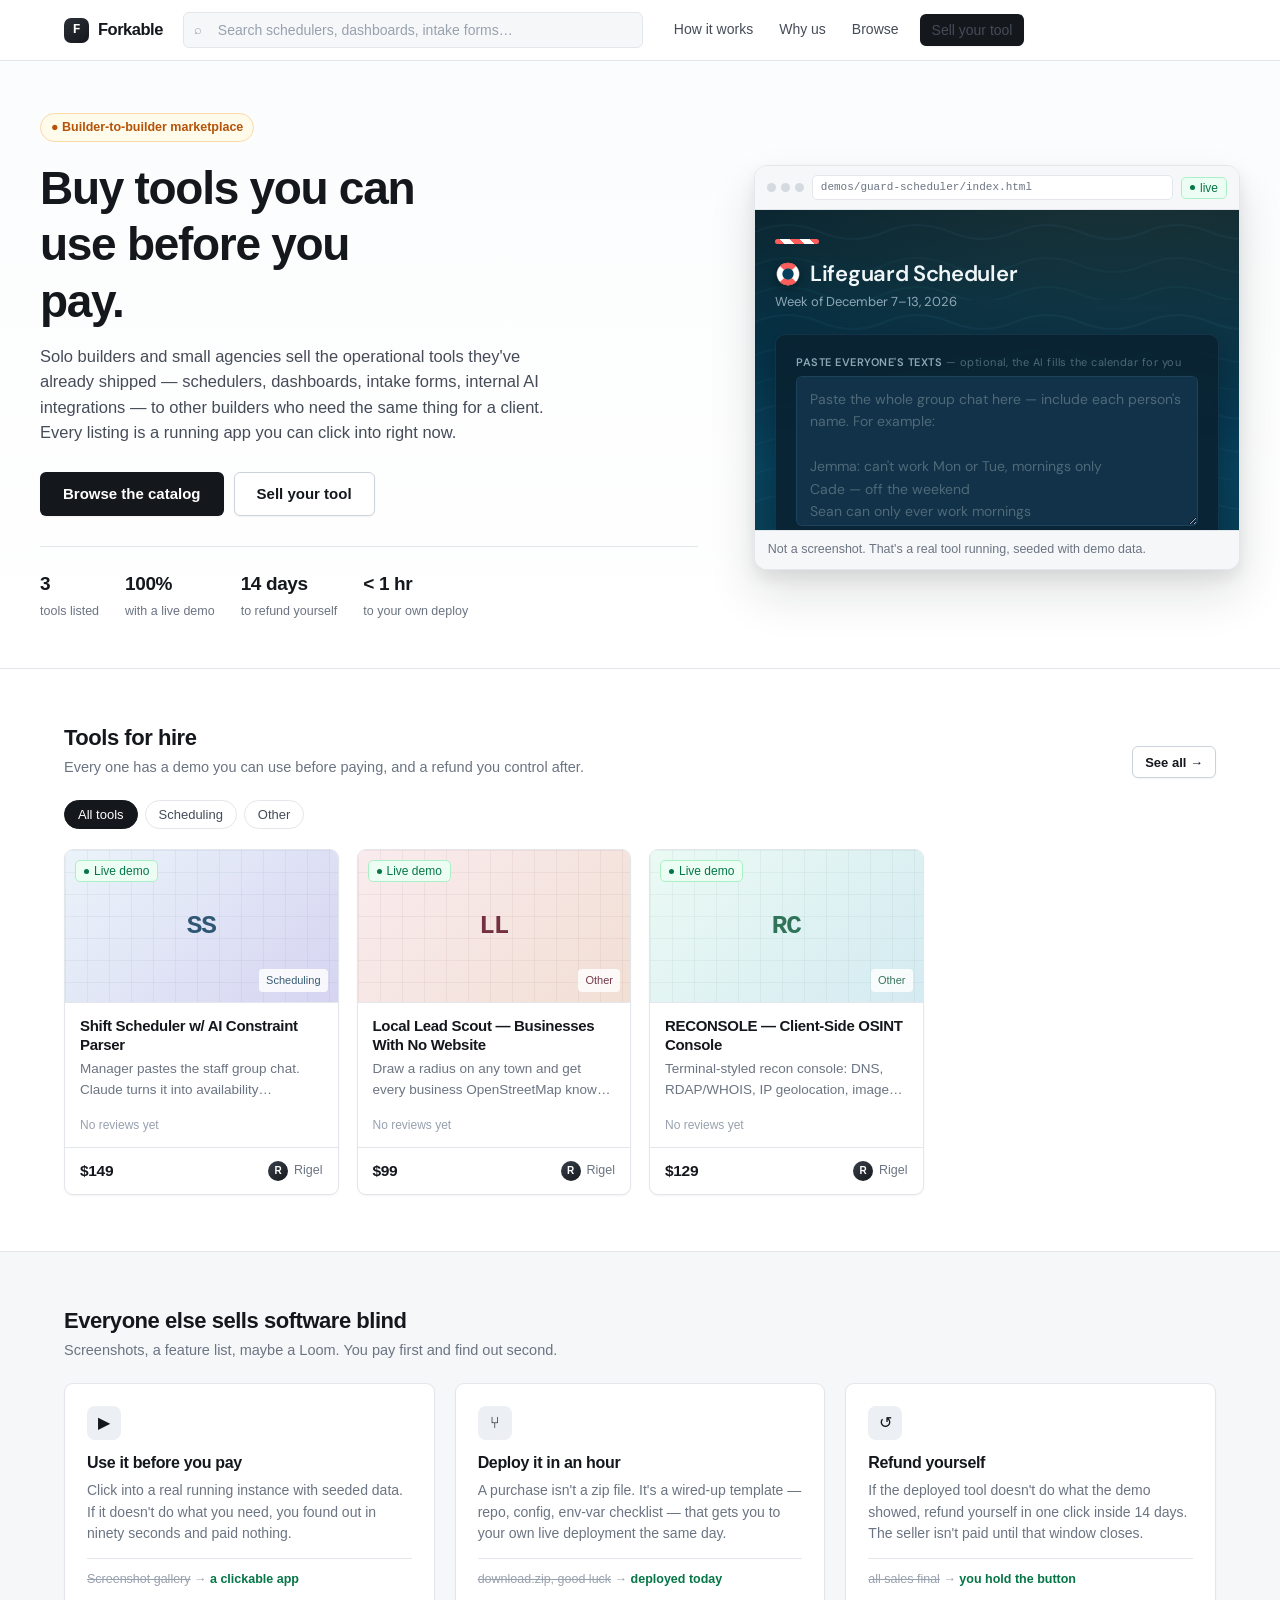
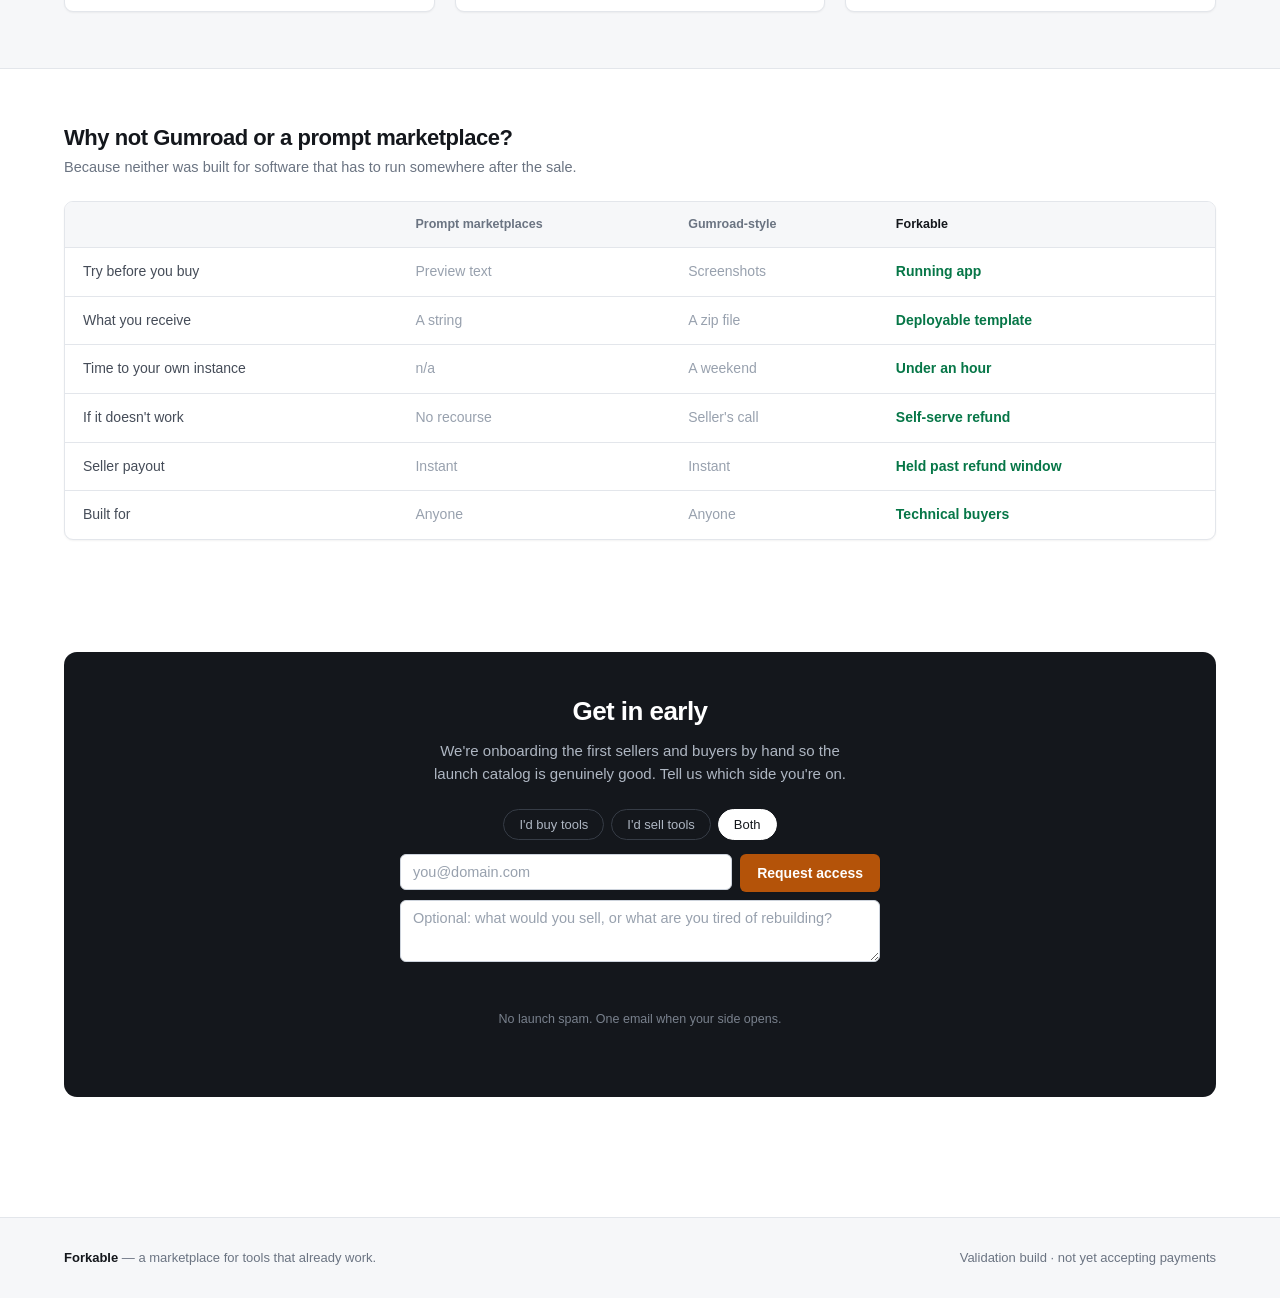
==== commit 70349cae: "Redesign: light, dense, catalog-first marketplace UI The dark near-black + amber/cyan glow palette r" ====
--- a/index.html
+++ b/index.html
@@ -4,314 +4,239 @@
 <meta charset="utf-8">
 <meta name="viewport" content="width=device-width, initial-scale=1">
 <title>Forkable — buy tools you can use before you pay</title>
-<meta name="description" content="A builder-to-builder marketplace for reusable operational tools. Every listing has a live demo you can click into, ships as a fork-and-deploy template, and is covered by a refund guarantee.">
+<meta name="description" content="A marketplace where builders sell working operational tools to other builders. Every listing has a live demo you can use before paying, ships as a deployable template, and is covered by a refund guarantee.">
+<link rel="stylesheet" href="app/theme.css">
 <style>
-  :root{
-    --bg:#08090b; --panel:#0f1114; --panel-2:#131619; --line:#1e2228;
-    --text:#e7ecf2; --dim:#8b95a3; --dimmer:#5d6672;
-    --amber:#ffb020; --amber-dim:#3a2a08;
-    --cyan:#22d3ee; --cyan-dim:#0b2f38;
-    --mono:ui-monospace,SFMono-Regular,"SF Mono",Menlo,Consolas,monospace;
-    --sans:-apple-system,BlinkMacSystemFont,"Segoe UI",Inter,Roboto,sans-serif;
-  }
-  *{box-sizing:border-box}
-  html{scroll-behavior:smooth}
-  body{
-    margin:0;background:var(--bg);color:var(--text);font-family:var(--sans);
-    line-height:1.6;-webkit-font-smoothing:antialiased;
-  }
-  body::before{
-    content:"";position:fixed;inset:0;pointer-events:none;z-index:0;
-    background:
-      radial-gradient(60rem 40rem at 15% -10%, rgba(255,176,32,.07), transparent 60%),
-      radial-gradient(50rem 35rem at 90% 0%, rgba(34,211,238,.06), transparent 60%);
-  }
-  .wrap{max-width:1120px;margin:0 auto;padding:0 24px;position:relative;z-index:1}
-  a{color:inherit}
-  h1,h2,h3{line-height:1.15;letter-spacing:-.02em;margin:0}
-
-  /* ---------- nav ---------- */
-  nav{
-    position:sticky;top:0;z-index:50;backdrop-filter:blur(12px);
-    background:rgba(8,9,11,.82);border-bottom:1px solid var(--line);
-  }
-  .nav-in{display:flex;align-items:center;gap:28px;height:62px}
-  .logo{font-family:var(--mono);font-weight:700;font-size:16px;letter-spacing:-.02em;text-decoration:none}
-  .logo b{color:var(--amber)}
-  .nav-links{display:flex;gap:24px;margin-left:auto;font-size:14px;color:var(--dim)}
-  .nav-links a{text-decoration:none}
-  .nav-links a:hover{color:var(--text)}
-  @media(max-width:720px){.nav-links{display:none}}
-
-  .btn{
-    display:inline-block;font-family:var(--mono);font-size:13px;font-weight:600;
-    padding:11px 18px;border-radius:7px;text-decoration:none;cursor:pointer;
-    border:1px solid transparent;transition:.15s;white-space:nowrap;
-  }
-  .btn-primary{background:var(--amber);color:#0a0a0a;border-color:var(--amber)}
-  .btn-primary:hover{background:#ffc44d;transform:translateY(-1px)}
-  .btn-ghost{background:transparent;color:var(--cyan);border-color:#2a3540}
-  .btn-ghost:hover{border-color:var(--cyan);background:var(--cyan-dim)}
-  .btn-sm{padding:8px 14px;font-size:12px}
-
   /* ---------- hero ---------- */
-  header{padding:88px 0 64px;text-align:center}
-  .kicker{
-    display:inline-flex;align-items:center;gap:8px;font-family:var(--mono);font-size:12px;
-    color:var(--cyan);border:1px solid #23343c;background:var(--cyan-dim);
-    padding:6px 13px;border-radius:999px;margin-bottom:26px;
-  }
-  .dot{width:6px;height:6px;border-radius:50%;background:var(--cyan);box-shadow:0 0 8px var(--cyan)}
-  h1{font-size:clamp(34px,6vw,60px);font-weight:800;max-width:16ch;margin:0 auto}
-  h1 .hl{color:var(--amber)}
-  .sub{color:var(--dim);font-size:clamp(16px,2vw,19px);max-width:60ch;margin:22px auto 0}
-  .cta-row{display:flex;gap:12px;justify-content:center;margin-top:34px;flex-wrap:wrap}
-  .hero-note{font-family:var(--mono);font-size:12px;color:var(--dimmer);margin-top:20px}
+  .hero { border-bottom: 1px solid var(--border); background: linear-gradient(180deg, #fbfcfd, #fff); }
+  .hero-in { padding: 52px 0 46px; display: grid; grid-template-columns: 1.15fr .85fr; gap: 56px; align-items: center; }
+  @media (max-width: 940px) { .hero-in { grid-template-columns: 1fr; gap: 34px; padding: 40px 0 36px; } }
+
+  .eyebrow { display: inline-flex; align-items: center; gap: 7px; font-size: 12.5px; font-weight: 550; color: var(--accent); background: var(--accent-bg); border: 1px solid var(--accent-line); padding: 4px 10px; border-radius: 999px; margin-bottom: 18px; }
+  .hero h1 { font-size: clamp(31px, 4.4vw, 46px); max-width: 15ch; }
+  .hero .lede { font-size: 16.5px; color: var(--ink-2); max-width: 56ch; margin-top: 15px; }
+  .hero-cta { display: flex; gap: 10px; margin-top: 26px; flex-wrap: wrap; }
+  .hero-stats { display: flex; gap: 26px; margin-top: 30px; padding-top: 22px; border-top: 1px solid var(--border); flex-wrap: wrap; }
+  .hero-stats div span { display: block; font-size: 19px; font-weight: 650; letter-spacing: -.02em; }
+  .hero-stats div small { font-size: 12.5px; color: var(--ink-3); }
+
+  /* Browser chrome around a real running demo — the pitch, shown not told. */
+  .hero-demo { border: 1px solid var(--border); border-radius: var(--r-lg); overflow: hidden; box-shadow: var(--shadow-lg); background: #fff; }
+  .chrome { display: flex; align-items: center; gap: 8px; padding: 9px 12px; background: var(--bg-soft); border-bottom: 1px solid var(--border); }
+  .chrome .lights { display: flex; gap: 5px; }
+  .chrome .lights i { width: 9px; height: 9px; border-radius: 50%; background: #d5dae1; }
+  .chrome .addr { flex: 1; font-family: var(--mono); font-size: 11px; color: var(--ink-3); background: #fff; border: 1px solid var(--border); border-radius: 5px; padding: 3px 8px; overflow: hidden; text-overflow: ellipsis; white-space: nowrap; }
+  .hero-demo iframe { width: 100%; height: 320px; border: 0; display: block; background: #fff; }
+  .hero-demo .cap { padding: 9px 13px; border-top: 1px solid var(--border); background: var(--bg-soft); font-size: 12.5px; color: var(--ink-3); }
 
   /* ---------- sections ---------- */
-  section{padding:72px 0;position:relative;z-index:1}
-  .sec-head{margin-bottom:40px}
-  .sec-tag{font-family:var(--mono);font-size:12px;color:var(--amber);letter-spacing:.08em;text-transform:uppercase}
-  .sec-head h2{font-size:clamp(24px,3.6vw,34px);font-weight:750;margin-top:10px}
-  .sec-head p{color:var(--dim);max-width:64ch;margin:12px 0 0}
-
-  /* ---------- differentiators ---------- */
-  .diffs{display:grid;grid-template-columns:repeat(3,1fr);gap:18px}
-  @media(max-width:880px){.diffs{grid-template-columns:1fr}}
-  .diff{
-    background:linear-gradient(180deg,var(--panel-2),var(--panel));
-    border:1px solid var(--line);border-radius:12px;padding:26px;position:relative;overflow:hidden;
-  }
-  .diff::after{content:"";position:absolute;top:0;left:0;right:0;height:1px;background:linear-gradient(90deg,transparent,var(--amber),transparent);opacity:.5}
-  .diff .n{font-family:var(--mono);font-size:12px;color:var(--amber);margin-bottom:14px}
-  .diff h3{font-size:19px;font-weight:700;margin-bottom:10px}
-  .diff p{color:var(--dim);font-size:14.5px;margin:0}
-  .diff .vs{margin-top:16px;padding-top:14px;border-top:1px dashed #23282f;font-family:var(--mono);font-size:12px;color:var(--dimmer)}
-  .diff .vs s{color:#4a525d}
-
-  /* ---------- listings ---------- */
-  .grid{display:grid;grid-template-columns:repeat(3,1fr);gap:18px}
-  @media(max-width:980px){.grid{grid-template-columns:1fr 1fr}}
-  @media(max-width:680px){.grid{grid-template-columns:1fr}}
-  .card{
-    background:var(--panel);border:1px solid var(--line);border-radius:12px;
-    padding:22px;display:flex;flex-direction:column;transition:.18s;cursor:pointer;
-  }
-  .card:hover{border-color:#33404c;transform:translateY(-3px)}
-  .card-top{display:flex;align-items:center;gap:8px;margin-bottom:14px;flex-wrap:wrap}
-  .pill{font-family:var(--mono);font-size:11px;padding:3px 9px;border-radius:5px;border:1px solid var(--line);color:var(--dim)}
-  .pill-live{color:var(--cyan);border-color:#23343c;background:var(--cyan-dim);display:inline-flex;align-items:center;gap:6px}
-  .card h3{font-size:17px;font-weight:700;margin-bottom:9px}
-  .card p{color:var(--dim);font-size:14px;margin:0 0 16px;flex:1}
-  .tags{display:flex;gap:6px;flex-wrap:wrap;margin-bottom:16px}
-  .tag{font-family:var(--mono);font-size:10.5px;color:var(--dimmer);border:1px solid #1c2026;padding:2px 7px;border-radius:4px}
-  .card-foot{display:flex;align-items:center;justify-content:space-between;border-top:1px solid var(--line);padding-top:14px}
-  .price{font-family:var(--mono);font-size:20px;font-weight:700;color:var(--amber)}
-  .price small{font-size:11px;color:var(--dimmer);font-weight:400;display:block;letter-spacing:.04em}
-
-  /* ---------- compare table ---------- */
-  .cmp-scroll{overflow-x:auto;border:1px solid var(--line);border-radius:12px;background:var(--panel)}
-  table{border-collapse:collapse;width:100%;min-width:580px;font-size:14px}
-  th,td{padding:15px 18px;text-align:left;border-bottom:1px solid var(--line)}
-  thead th{font-family:var(--mono);font-size:12px;color:var(--dim);font-weight:500;background:var(--panel-2)}
-  thead th:last-child{color:var(--amber)}
-  tbody tr:last-child td{border-bottom:none}
-  td:first-child{color:var(--dim)}
-  .yes{color:var(--cyan)}
-  .no{color:#5d6672}
+  section { padding: 56px 0; }
+  .sec-head { display: flex; align-items: flex-end; gap: 16px; margin-bottom: 22px; flex-wrap: wrap; }
+  .sec-head h2 { font-size: 22px; }
+  .sec-head p { color: var(--ink-3); font-size: 14.5px; margin-top: 4px; }
+  .sec-head .spacer { margin-left: auto; }
+
+  .cat-rail { display: flex; gap: 7px; margin-bottom: 20px; flex-wrap: wrap; }
+  .chip { font-size: 13px; padding: 6px 13px; border-radius: 999px; border: 1px solid var(--border); background: #fff; color: var(--ink-2); cursor: pointer; }
+  .chip:hover { border-color: var(--border-strong); }
+  .chip[aria-pressed="true"] { background: var(--ink); color: #fff; border-color: var(--ink); }
+
+  /* ---------- how it works ---------- */
+  .how { background: var(--bg-soft); border-top: 1px solid var(--border); border-bottom: 1px solid var(--border); }
+  .how-grid { display: grid; grid-template-columns: repeat(3, 1fr); gap: 20px; }
+  @media (max-width: 880px) { .how-grid { grid-template-columns: 1fr; } }
+  .how-item { background: #fff; border: 1px solid var(--border); border-radius: var(--r); padding: 22px; box-shadow: var(--shadow-xs); }
+  .how-item .ico { width: 34px; height: 34px; border-radius: 8px; display: grid; place-items: center; font-size: 16px; margin-bottom: 13px; background: var(--bg-sunk); }
+  .how-item h3 { margin-bottom: 7px; }
+  .how-item p { font-size: 14px; color: var(--ink-3); }
+  .how-item .vs { margin-top: 13px; padding-top: 11px; border-top: 1px solid var(--border); font-size: 12.5px; color: var(--ink-4); }
+  .how-item .vs s { color: var(--ink-4); }
+  .how-item .vs b { color: var(--verified); font-weight: 600; }
+
+  /* ---------- compare ---------- */
+  .cmp { overflow-x: auto; border: 1px solid var(--border); border-radius: var(--r); background: #fff; box-shadow: var(--shadow-xs); }
+  table { border-collapse: collapse; width: 100%; min-width: 600px; font-size: 14px; }
+  th, td { padding: 13px 18px; text-align: left; border-bottom: 1px solid var(--border); }
+  thead th { font-size: 12.5px; font-weight: 600; color: var(--ink-3); background: var(--bg-soft); }
+  thead th:last-child { color: var(--ink); }
+  tbody tr:last-child td { border-bottom: none; }
+  td:first-child { color: var(--ink-2); font-weight: 500; }
+  td.y { color: var(--verified); font-weight: 550; }
+  td.n { color: var(--ink-4); }
 
   /* ---------- waitlist ---------- */
-  .join{
-    background:linear-gradient(180deg,var(--panel-2),var(--panel));
-    border:1px solid var(--line);border-radius:16px;padding:44px;text-align:center;
-  }
-  @media(max-width:600px){.join{padding:28px 20px}}
-  .join h2{font-size:clamp(23px,3.4vw,31px);font-weight:750}
-  .join>p{color:var(--dim);max-width:52ch;margin:12px auto 28px}
-  .roles{display:flex;gap:8px;justify-content:center;margin-bottom:16px;flex-wrap:wrap}
-  .role{
-    font-family:var(--mono);font-size:12.5px;padding:9px 16px;border-radius:7px;
-    border:1px solid var(--line);background:var(--panel);color:var(--dim);cursor:pointer;transition:.15s;
-  }
-  .role:hover{border-color:#33404c;color:var(--text)}
-  .role[aria-pressed="true"]{border-color:var(--amber);color:var(--amber);background:var(--amber-dim)}
-  form{display:flex;gap:9px;max-width:520px;margin:0 auto;flex-wrap:wrap}
-  input,textarea{
-    font-family:var(--sans);font-size:14.5px;background:#0a0c0e;color:var(--text);
-    border:1px solid var(--line);border-radius:8px;padding:13px 15px;width:100%;
-  }
-  input:focus,textarea:focus{outline:none;border-color:var(--amber)}
-  input::placeholder,textarea::placeholder{color:var(--dimmer)}
-  .row{display:flex;gap:9px;width:100%}
-  .row input{flex:1}
-  .row .btn{flex:0 0 auto}
-  textarea{resize:vertical;min-height:70px;margin-top:9px}
-  .form-note{font-family:var(--mono);font-size:11.5px;color:var(--dimmer);margin-top:14px}
-  .msg{font-family:var(--mono);font-size:13px;margin-top:16px;min-height:20px}
-  .msg.ok{color:var(--cyan)}
-  .msg.err{color:#ff7a6b}
-
-  footer{border-top:1px solid var(--line);padding:34px 0;color:var(--dimmer);font-size:13px}
-  .foot-in{display:flex;justify-content:space-between;gap:16px;flex-wrap:wrap;align-items:center}
-
-  /* ---------- listing modal (preview of /listing/:id) ---------- */
-  .modal{
-    position:fixed;inset:0;z-index:100;background:rgba(4,5,7,.86);backdrop-filter:blur(6px);
-    display:none;overflow-y:auto;padding:28px 16px;
-  }
-  .modal.open{display:block}
-  .sheet{
-    max-width:1000px;margin:0 auto;background:var(--panel);border:1px solid var(--line);
-    border-radius:14px;overflow:hidden;
-  }
-  .sheet-head{display:flex;align-items:flex-start;gap:16px;padding:26px 28px;border-bottom:1px solid var(--line)}
-  .sheet-head h2{font-size:23px;font-weight:750}
-  .close{
-    margin-left:auto;background:transparent;border:1px solid var(--line);color:var(--dim);
-    border-radius:7px;width:34px;height:34px;font-size:18px;cursor:pointer;flex:0 0 auto;line-height:1;
-  }
-  .close:hover{border-color:#33404c;color:var(--text)}
-  .sheet-body{display:grid;grid-template-columns:1fr 320px;gap:0}
-  @media(max-width:860px){.sheet-body{grid-template-columns:1fr}}
-  .demo-pane{border-right:1px solid var(--line);min-width:0}
-  @media(max-width:860px){.demo-pane{border-right:none;border-bottom:1px solid var(--line)}}
-  .demo-bar{
-    display:flex;align-items:center;gap:10px;padding:11px 16px;background:var(--panel-2);
-    border-bottom:1px solid var(--line);font-family:var(--mono);font-size:11.5px;color:var(--dim);
-  }
-  .demo-bar .lights{display:flex;gap:5px}
-  .demo-bar .lights i{width:9px;height:9px;border-radius:50%;background:#2a3038;display:block}
-  .demo-frame{width:100%;height:520px;border:0;background:#0a0c0e;display:block}
-  .demo-note{padding:11px 16px;font-size:12.5px;color:var(--dim);border-top:1px solid var(--line);background:var(--panel-2)}
-  .demo-note a{color:var(--cyan)}
-  .side{padding:24px;display:flex;flex-direction:column;gap:20px}
-  .side h4{font-family:var(--mono);font-size:11px;color:var(--dimmer);letter-spacing:.09em;text-transform:uppercase;margin:0 0 9px;font-weight:500}
-  .side .desc{font-size:14px;color:var(--dim);white-space:pre-line;margin:0}
-  .buybox{border:1px solid var(--line);border-radius:10px;padding:18px;background:var(--panel-2)}
-  .guarantee{
-    border:1px solid #3a2a08;background:var(--amber-dim);border-radius:9px;padding:14px;
-    font-size:13px;color:#e8c88a;
-  }
-  .guarantee b{color:var(--amber);display:block;font-family:var(--mono);font-size:11.5px;letter-spacing:.05em;text-transform:uppercase;margin-bottom:6px}
-  .kv{display:flex;justify-content:space-between;gap:12px;font-size:13.5px;padding:7px 0;border-bottom:1px solid #1a1e24}
-  .kv:last-child{border-bottom:none}
-  .kv span:first-child{color:var(--dimmer)}
-  .kv span:last-child{font-family:var(--mono);font-size:12.5px;text-align:right}
+  .join { background: var(--ink); color: #fff; border-radius: var(--r-lg); padding: 44px; text-align: center; }
+  @media (max-width: 620px) { .join { padding: 30px 20px; } }
+  .join h2 { color: #fff; font-size: 26px; }
+  .join > p { color: #aeb6c2; max-width: 50ch; margin: 11px auto 24px; font-size: 15px; }
+  .roles { display: flex; gap: 7px; justify-content: center; margin-bottom: 14px; flex-wrap: wrap; }
+  .role { font-size: 13px; padding: 7px 15px; border-radius: 999px; border: 1px solid #363c46; background: transparent; color: #aeb6c2; cursor: pointer; }
+  .role:hover { border-color: #4d5561; color: #fff; }
+  .role[aria-pressed="true"] { background: #fff; color: var(--ink); border-color: #fff; }
+  .join form { max-width: 480px; margin: 0 auto; }
+  .join textarea { margin-top: 8px; min-height: 62px; }
+  .join .form-note { font-size: 12.5px; color: #79818d; margin-top: 13px; }
+  .join .msg.ok { color: #6ee7a8; }
+  .join .msg.err { color: #ff9b8f; }
+
+  /* ---------- listing modal ---------- */
+  .modal { position: fixed; inset: 0; z-index: 100; background: rgba(20, 23, 28, .5); backdrop-filter: blur(3px); display: none; overflow-y: auto; padding: 28px 16px; }
+  .modal.open { display: block; }
+  .sheet { max-width: 1020px; margin: 0 auto; background: #fff; border-radius: var(--r-lg); overflow: hidden; box-shadow: var(--shadow-lg); }
+  .sheet-head { display: flex; align-items: flex-start; gap: 16px; padding: 20px 24px; border-bottom: 1px solid var(--border); }
+  .sheet-head h2 { font-size: 20px; }
+  .close { margin-left: auto; flex: 0 0 auto; width: 32px; height: 32px; border-radius: var(--r-sm); border: 1px solid var(--border); background: #fff; color: var(--ink-3); font-size: 17px; cursor: pointer; line-height: 1; }
+  .close:hover { background: var(--bg-soft); color: var(--ink); }
+  .sheet-body { display: grid; grid-template-columns: 1fr 316px; }
+  @media (max-width: 880px) { .sheet-body { grid-template-columns: 1fr; } }
+  .demo-pane { border-right: 1px solid var(--border); min-width: 0; }
+  @media (max-width: 880px) { .demo-pane { border-right: none; border-bottom: 1px solid var(--border); } }
+  .demo-frame { width: 100%; height: 500px; border: 0; display: block; background: #fff; }
+  .demo-note { padding: 10px 14px; font-size: 12.5px; color: var(--ink-3); border-top: 1px solid var(--border); background: var(--bg-soft); }
+  .demo-note a { color: var(--link); font-weight: 500; }
+  .side { padding: 20px; display: flex; flex-direction: column; gap: 18px; }
+  .buybox { border: 1px solid var(--border); border-radius: var(--r); padding: 16px; background: var(--bg-soft); }
+  .kv { display: flex; justify-content: space-between; gap: 12px; font-size: 13.5px; padding: 6px 0; border-bottom: 1px solid var(--border); }
+  .kv:last-child { border-bottom: none; }
+  .kv span:first-child { color: var(--ink-3); }
+  .kv span:last-child { text-align: right; font-weight: 500; }
+  .guarantee { border: 1px solid var(--verified-line); background: var(--verified-bg); border-radius: var(--r); padding: 13px; font-size: 13px; color: #05603a; }
+  .guarantee b { display: block; color: var(--verified); font-weight: 650; margin-bottom: 4px; }
+  .side h4 { font-size: 12px; font-weight: 600; color: var(--ink-3); text-transform: uppercase; letter-spacing: .05em; margin-bottom: 7px; }
+  .side .desc { font-size: 13.5px; color: var(--ink-2); white-space: pre-line; }
+  .tags { display: flex; gap: 5px; flex-wrap: wrap; }
 </style>
 </head>
 <body>
 
-<nav>
-  <div class="wrap nav-in">
-    <a href="#top" class="logo">FORK<b>ABLE</b></a>
-    <div class="nav-links">
-      <a href="#how">How it works</a>
-      <a href="#listings">Listings</a>
-      <a href="#compare">Why not PromptBase</a>
-      <a href="app.html#/browse">Catalog</a>
-    </div>
-    <a href="#join" class="btn btn-primary btn-sm">Get early access</a>
-  </div>
-</nav>
-
-<div class="wrap" id="top">
-  <header>
-    <div class="kicker"><span class="dot"></span> Builder-to-builder · early access</div>
-    <h1>Buy tools you can <span class="hl">use before you pay</span>.</h1>
-    <p class="sub">
-      A marketplace where solo builders and small agencies sell the operational tools they've
-      already shipped — schedulers, dashboards, intake forms, internal AI integrations — to other
-      builders who need the same thing for their own clients. Every listing is a running app you
-      can click into right now.
-    </p>
-    <div class="cta-row">
-      <a href="#listings" class="btn btn-primary">Try a live demo →</a>
-      <a href="app.html#/dashboard/seller/new" class="btn btn-ghost">Sell your tool</a>
-    </div>
-    <p class="hero-note">The three demos below are real, working apps. No signup, no screenshots.</p>
-  </header>
+<header class="site-header">
+  <div class="wrap header-in">
+    <a href="#top" class="brand"><span class="mark">F</span><span class="brand-text">Forkable</span></a>
+    <div class="header-search">
+      <span class="icon">⌕</span>
+      <input id="hsearch" type="search" placeholder="Search schedulers, dashboards, intake forms…" aria-label="Search tools">
+    </div>
+    <nav class="header-nav">
+      <a href="#how" class="hide-sm">How it works</a>
+      <a href="#compare" class="hide-sm">Why us</a>
+      <a href="app.html#/browse">Browse</a>
+      <a href="app.html#/dashboard/seller/new" class="btn btn-primary btn-sm" style="margin-left:6px">Sell your tool</a>
+    </nav>
+  </div>
+</header>
+
+<div id="top" class="hero">
+  <div class="wrap hero-in">
+    <div>
+      <span class="eyebrow">● Builder-to-builder marketplace</span>
+      <h1>Buy tools you can use before you pay.</h1>
+      <p class="lede">
+        Solo builders and small agencies sell the operational tools they've already
+        shipped — schedulers, dashboards, intake forms, internal AI integrations — to
+        other builders who need the same thing for a client. Every listing is a running
+        app you can click into right now.
+      </p>
+      <div class="hero-cta">
+        <a href="#catalog" class="btn btn-primary btn-lg">Browse the catalog</a>
+        <a href="app.html#/dashboard/seller/new" class="btn btn-secondary btn-lg">Sell your tool</a>
+      </div>
+      <div class="hero-stats">
+        <div><span id="stat-count">—</span><small>tools listed</small></div>
+        <div><span>100%</span><small>with a live demo</small></div>
+        <div><span>14 days</span><small>to refund yourself</small></div>
+        <div><span>&lt; 1 hr</span><small>to your own deploy</small></div>
+      </div>
+    </div>
+
+    <div class="hero-demo">
+      <div class="chrome">
+        <div class="lights"><i></i><i></i><i></i></div>
+        <div class="addr" id="hero-addr">demo.forkable.dev</div>
+        <span class="badge badge-live"><span class="dot"></span>live</span>
+      </div>
+      <iframe id="hero-frame" title="Live demo preview" referrerpolicy="no-referrer"
+              sandbox="allow-scripts allow-same-origin allow-forms allow-popups allow-modals"></iframe>
+      <div class="cap">Not a screenshot. That's a real tool running, seeded with demo data.</div>
+    </div>
+  </div>
 </div>
 
-<section id="how">
+<section id="catalog">
   <div class="wrap">
     <div class="sec-head">
-      <div class="sec-tag">The whole pitch</div>
-      <h2>Everyone else sells software blind.</h2>
-      <p>
-        Screenshots, a feature list, maybe a Loom. You pay first and find out second. Three things
-        fix that, and they're the product — not features bolted onto a generic storefront.
-      </p>
-    </div>
-    <div class="diffs">
-      <div class="diff">
-        <div class="n">01</div>
-        <h3>Live sandbox on every listing</h3>
-        <p>Click into a real running instance with seeded demo data and actually use it. If it doesn't do what you need, you found out in ninety seconds and paid nothing.</p>
-        <div class="vs"><s>Screenshot gallery</s> → clickable app</div>
-      </div>
-      <div class="diff">
-        <div class="n">02</div>
-        <h3>Fork-and-deploy packaging</h3>
-        <p>A purchase isn't a zip file. It's a wired-up template — repo, config, setup script, env-var checklist — that gets you to your own live deployment in under an hour.</p>
-        <div class="vs"><s>download.zip, good luck</s> → deployed today</div>
-      </div>
-      <div class="diff">
-        <div class="n">03</div>
-        <h3>Outcome guarantee</h3>
-        <p>If the deployed tool doesn't do what the demo showed, you refund yourself inside the window. No ticket, no argument. Seller payout is held until it closes.</p>
-        <div class="vs"><s>all sales final</s> → 14-day self-serve refund</div>
-      </div>
-    </div>
+      <div>
+        <h2>Tools for hire</h2>
+        <p>Every one has a demo you can use before paying, and a refund you control after.</p>
+      </div>
+      <a href="app.html#/browse" class="btn btn-secondary btn-sm spacer">See all →</a>
+    </div>
+    <div class="cat-rail" id="cat-rail"></div>
+    <div class="grid" id="listing-grid"></div>
   </div>
 </section>
 
-<section id="listings">
+<section id="how" class="how">
   <div class="wrap">
     <div class="sec-head">
-      <div class="sec-tag">Launch listings</div>
-      <h2>Three tools, three working demos.</h2>
-      <p>
-        These are real tools built for real clients, listed by their builder. Open one and use it —
-        the demos run against live data and public APIs, not a mock.
-      </p>
-    </div>
-    <div class="grid" id="listing-grid"></div>
+      <div>
+        <h2>Everyone else sells software blind</h2>
+        <p>Screenshots, a feature list, maybe a Loom. You pay first and find out second.</p>
+      </div>
+    </div>
+    <div class="how-grid">
+      <div class="how-item">
+        <div class="ico">▶</div>
+        <h3>Use it before you pay</h3>
+        <p>Click into a real running instance with seeded data. If it doesn't do what you need, you found out in ninety seconds and paid nothing.</p>
+        <div class="vs"><s>Screenshot gallery</s> → <b>a clickable app</b></div>
+      </div>
+      <div class="how-item">
+        <div class="ico">⑂</div>
+        <h3>Deploy it in an hour</h3>
+        <p>A purchase isn't a zip file. It's a wired-up template — repo, config, env-var checklist — that gets you to your own live deployment the same day.</p>
+        <div class="vs"><s>download.zip, good luck</s> → <b>deployed today</b></div>
+      </div>
+      <div class="how-item">
+        <div class="ico">↺</div>
+        <h3>Refund yourself</h3>
+        <p>If the deployed tool doesn't do what the demo showed, refund yourself in one click inside 14 days. The seller isn't paid until that window closes.</p>
+        <div class="vs"><s>all sales final</s> → <b>you hold the button</b></div>
+      </div>
+    </div>
   </div>
 </section>
 
 <section id="compare">
   <div class="wrap">
     <div class="sec-head">
-      <div class="sec-tag">Positioning</div>
-      <h2>Why not just list it on PromptBase or Gumroad?</h2>
-      <p>Because neither was built for software that has to run somewhere after the sale.</p>
-    </div>
-    <div class="cmp-scroll">
+      <div>
+        <h2>Why not Gumroad or a prompt marketplace?</h2>
+        <p>Because neither was built for software that has to run somewhere after the sale.</p>
+      </div>
+    </div>
+    <div class="cmp">
       <table>
         <thead>
           <tr><th>&nbsp;</th><th>Prompt marketplaces</th><th>Gumroad-style</th><th>Forkable</th></tr>
         </thead>
         <tbody>
-          <tr><td>Try before you buy</td><td class="no">Preview text</td><td class="no">Screenshots</td><td class="yes">Running app</td></tr>
-          <tr><td>What you receive</td><td class="no">A string</td><td class="no">A zip file</td><td class="yes">Deployable template</td></tr>
-          <tr><td>Time to your own instance</td><td class="no">n/a</td><td class="no">A weekend</td><td class="yes">Under an hour</td></tr>
-          <tr><td>Recourse if it doesn't work</td><td class="no">None</td><td class="no">Seller's call</td><td class="yes">Self-serve refund</td></tr>
-          <tr><td>Payout timing</td><td class="no">Instant</td><td class="no">Instant</td><td class="yes">Held past refund window</td></tr>
-          <tr><td>Built for</td><td class="no">Anyone</td><td class="no">Anyone</td><td class="yes">Technical buyers</td></tr>
+          <tr><td>Try before you buy</td><td class="n">Preview text</td><td class="n">Screenshots</td><td class="y">Running app</td></tr>
+          <tr><td>What you receive</td><td class="n">A string</td><td class="n">A zip file</td><td class="y">Deployable template</td></tr>
+          <tr><td>Time to your own instance</td><td class="n">n/a</td><td class="n">A weekend</td><td class="y">Under an hour</td></tr>
+          <tr><td>If it doesn't work</td><td class="n">No recourse</td><td class="n">Seller's call</td><td class="y">Self-serve refund</td></tr>
+          <tr><td>Seller payout</td><td class="n">Instant</td><td class="n">Instant</td><td class="y">Held past refund window</td></tr>
+          <tr><td>Built for</td><td class="n">Anyone</td><td class="n">Anyone</td><td class="y">Technical buyers</td></tr>
         </tbody>
       </table>
     </div>
   </div>
 </section>
 
-<section id="join">
+<section>
   <div class="wrap">
     <div class="join">
-      <h2>Early access</h2>
-      <p>
-        We're onboarding the first sellers and buyers by hand so the launch catalog is genuinely
-        good. Tell us which side you're on.
-      </p>
+      <h2>Get in early</h2>
+      <p>We're onboarding the first sellers and buyers by hand so the launch catalog is genuinely good. Tell us which side you're on.</p>
 
       <div class="roles" id="roles">
         <button type="button" class="role" data-role="buyer" aria-pressed="false">I'd buy tools</button>
@@ -322,58 +247,52 @@
       <form id="wl-form" novalidate>
         <div class="row">
           <input type="email" id="wl-email" placeholder="you@domain.com" autocomplete="email" required>
-          <button type="submit" class="btn btn-primary" id="wl-submit">Request access</button>
+          <button type="submit" class="btn btn-accent" id="wl-submit">Request access</button>
         </div>
-        <textarea id="wl-note" placeholder="Optional: what tool would you sell, or what are you tired of rebuilding?"></textarea>
+        <textarea id="wl-note" placeholder="Optional: what would you sell, or what are you tired of rebuilding?"></textarea>
       </form>
 
       <div class="msg" id="wl-msg" role="status" aria-live="polite"></div>
-      <p class="form-note">No launch spam. One email when your side of the marketplace opens.</p>
+      <p class="form-note">No launch spam. One email when your side opens.</p>
     </div>
   </div>
 </section>
 
-<footer>
-  <div class="wrap foot-in">
-    <div>Forkable — a marketplace for tools that already work.</div>
-    <div style="font-family:var(--mono)">Validation build · not yet accepting payments</div>
+<footer class="site-footer">
+  <div class="wrap footer-in">
+    <span><strong style="color:var(--ink)">Forkable</strong> — a marketplace for tools that already work.</span>
+    <span class="spacer" id="build-note"></span>
   </div>
 </footer>
 
-<!-- Preview of the /listing/:id page: demo first, buy box second. -->
 <div class="modal" id="modal" role="dialog" aria-modal="true" aria-labelledby="m-title">
   <div class="sheet">
     <div class="sheet-head">
       <div>
         <h2 id="m-title"></h2>
-        <div class="card-top" style="margin:10px 0 0" id="m-pills"></div>
+        <div style="display:flex;gap:6px;margin-top:8px;flex-wrap:wrap" id="m-pills"></div>
       </div>
       <button class="close" id="m-close" aria-label="Close">×</button>
     </div>
     <div class="sheet-body">
       <div class="demo-pane">
-        <div class="demo-bar">
+        <div class="chrome">
           <div class="lights"><i></i><i></i><i></i></div>
-          <span id="m-url"></span>
-          <span style="margin-left:auto;color:var(--cyan)">● live sandbox</span>
+          <div class="addr" id="m-url"></div>
+          <span class="badge badge-live"><span class="dot"></span>live sandbox</span>
         </div>
-        <!-- allow-same-origin is required: demo apps use localStorage, which throws in an
-             opaque-origin sandbox and kills their init script. Safe for cross-origin
-             seller-hosted demos (they keep their own origin). See README "Demo isolation"
-             before pointing this at a same-origin third-party demo. -->
-        <iframe class="demo-frame" id="m-frame" title="Live demo" loading="lazy"
-                referrerpolicy="no-referrer"
+        <iframe class="demo-frame" id="m-frame" title="Live demo" loading="lazy" referrerpolicy="no-referrer"
                 sandbox="allow-scripts allow-same-origin allow-forms allow-popups allow-modals allow-downloads"></iframe>
         <div class="demo-note" id="m-note"></div>
       </div>
       <div class="side">
         <div class="buybox">
-          <div style="display:flex;align-items:baseline;justify-content:space-between;margin-bottom:14px">
-            <div class="price" id="m-price"></div>
-            <div style="font-family:var(--mono);font-size:11px;color:var(--dimmer)">one-time</div>
+          <div style="display:flex;align-items:baseline;justify-content:space-between;margin-bottom:12px">
+            <span class="price" id="m-price" style="font-size:24px"></span>
+            <span style="font-size:12px;color:var(--ink-3)">one-time</span>
           </div>
-          <a href="#join" class="btn btn-primary" style="width:100%;text-align:center" id="m-buy">Buy — early access</a>
-          <div class="kv" style="margin-top:14px"><span>Deploy time</span><span id="m-deploy"></span></div>
+          <a href="#join" class="btn btn-primary btn-block btn-lg" id="m-buy">Buy — early access</a>
+          <div class="kv" style="margin-top:12px"><span>Deploy time</span><span id="m-deploy"></span></div>
           <div class="kv"><span>You'll need</span><span id="m-services"></span></div>
           <div class="kv"><span>Seller</span><span id="m-seller"></span></div>
         </div>
@@ -388,7 +307,7 @@
         </div>
         <div>
           <h4>Stack</h4>
-          <div class="tags" id="m-stack" style="margin:0"></div>
+          <div class="tags" id="m-stack"></div>
         </div>
       </div>
     </div>
@@ -402,76 +321,124 @@
   'use strict';
   var CFG = window.FORKABLE_CONFIG || {};
   var LISTINGS = window.FORKABLE_LISTINGS || [];
-
-  /* The landing page shows the real catalog when there is one, so it can't drift
-   * from what /browse actually lists. Falls back to the curated array in config.js
-   * when the backend has nothing live yet — a marketing page with an empty grid is
-   * worse than one with three known-good examples. */
+  var activeCat = '';
+
+  var CATS = {
+    scheduling: 'Scheduling', dashboard: 'Dashboards', intake_form: 'Intake forms',
+    payroll: 'Payroll', ai_integration: 'AI integrations', other: 'Other'
+  };
+
+  function $(id) { return document.getElementById(id); }
+  function esc(s) {
+    return String(s == null ? '' : s).replace(/[&<>"']/g, function (c) {
+      return { '&': '&amp;', '<': '&lt;', '>': '&gt;', '"': '&quot;', "'": '&#39;' }[c];
+    });
+  }
+  function money(c) { return '$' + (Number(c || 0) / 100).toFixed(Number(c || 0) % 100 ? 2 : 0); }
+
+  /* Stable pseudo-random hue per listing so covers look designed, not random. */
+  function hue(seed) {
+    var h = 0, s = String(seed || '');
+    for (var i = 0; i < s.length; i++) h = (h * 31 + s.charCodeAt(i)) % 360;
+    return h;
+  }
+  function monogram(title) {
+    // Only letters/digits start a word — otherwise "RECONSOLE — OSINT" reads "R—".
+    var words = String(title || '?').split(/[^A-Za-z0-9]+/).filter(Boolean);
+    if (!words.length) return '?';
+    if (words.length === 1) return words[0].slice(0, 2).toUpperCase();
+    return (words[0][0] + words[1][0]).toUpperCase();
+  }
+  function stars(avg, count) {
+    if (!count) return '<span class="stars none">No reviews yet</span>';
+    var full = Math.round(avg), s = '';
+    for (var i = 1; i <= 5; i++) s += i <= full ? '<b>★</b>' : '★';
+    return '<span class="stars"><span class="s">' + s + '</span>' +
+      '<span class="val">' + Number(avg).toFixed(1) + '</span>' +
+      '<span>(' + count + ')</span></span>';
+  }
+
+  /* Real catalog when there is one; the curated three otherwise. A marketing page
+     with an empty grid is worse than one with known-good examples. */
   function loadRealListings() {
     if (!window.DB) return Promise.resolve(null);
     return window.DB.listListings({ sort: 'newest' }).then(function (rows) {
       var live = (rows || []).filter(function (l) { return l.status === 'live'; });
       if (!live.length) return null;
-      return live.slice(0, 3).map(function (l) {
+      return live.map(function (l) {
         return {
-          id: l.id,
-          title: l.title,
-          category: l.category,
-          priceCents: l.price_cents,
-          seller: { name: l.seller_name, handle: '@' + String(l.seller_name || 'builder').toLowerCase().replace(/\s+/g, ''), tools: 1 },
-          shortDescription: l.short_description,
-          longDescription: l.long_description,
-          demo: l.demo_url,
-          demoNote: 'Real running instance with demo data.',
-          stack: l.tech_stack_tags || [],
-          deployMinutes: null,
-          services: [],
+          id: l.id, title: l.title, category: l.category, priceCents: l.price_cents,
+          seller: { name: l.seller_name || 'A builder' },
+          shortDescription: l.short_description, longDescription: l.long_description,
+          demo: l.demo_url, stack: l.tech_stack_tags || [],
+          avgRating: l.avg_rating, reviewCount: l.review_count,
+          deployMinutes: null, services: [],
           href: 'app.html#/listing/' + l.id
         };
       });
     }).catch(function () { return null; });
   }
 
-  var $ = function (id) { return document.getElementById(id); };
-  function esc(s) {
-    return String(s).replace(/[&<>"']/g, function (c) {
-      return { '&': '&amp;', '<': '&lt;', '>': '&gt;', '"': '&quot;', "'": '&#39;' }[c];
+  /* ---------- catalog ---------- */
+  function visible() {
+    return LISTINGS.filter(function (l) { return !activeCat || l.category === activeCat; });
+  }
+
+  function paintRail() {
+    var cats = [''].concat(Object.keys(CATS).filter(function (c) {
+      return LISTINGS.some(function (l) { return l.category === c; });
+    }));
+    $('cat-rail').innerHTML = cats.map(function (c) {
+      return '<button class="chip" data-c="' + c + '" aria-pressed="' + (activeCat === c) + '">' +
+        (c ? CATS[c] : 'All tools') + '</button>';
+    }).join('');
+  }
+
+  function paintGrid() {
+    var rows = visible();
+    $('listing-grid').innerHTML = rows.map(function (l, i) {
+      var idx = LISTINGS.indexOf(l);
+      return '<a class="card" href="#" data-i="' + idx + '" aria-label="Open ' + esc(l.title) + '">' +
+        '<div class="cover" style="--h:' + hue(l.id || l.title) + '">' +
+          (l.demo ? '<span class="badge badge-live cover-badge"><span class="dot"></span>Live demo</span>' : '') +
+          '<span class="monogram">' + esc(monogram(l.title)) + '</span>' +
+          '<span class="cover-cat">' + esc(CATS[l.category] || l.category) + '</span>' +
+        '</div>' +
+        '<div class="card-body">' +
+          '<h3>' + esc(l.title) + '</h3>' +
+          '<p class="card-desc">' + esc(l.shortDescription) + '</p>' +
+          stars(l.avgRating, l.reviewCount) +
+        '</div>' +
+        '<div class="card-foot">' +
+          '<span class="price">' + money(l.priceCents) + '</span>' +
+          '<span class="seller-inline spacer">' +
+            '<span class="avatar">' + esc((l.seller.name || '?')[0].toUpperCase()) + '</span>' +
+            esc(l.seller.name) +
+          '</span>' +
+        '</div>' +
+      '</a>';
+    }).join('');
+
+    $('stat-count').textContent = LISTINGS.length;
+  }
+
+  $('cat-rail').addEventListener('click', function (e) {
+    var b = e.target.closest('.chip');
+    if (!b) return;
+    activeCat = b.dataset.c;
+    Array.prototype.forEach.call(this.children, function (x) {
+      x.setAttribute('aria-pressed', String(x === b));
     });
-  }
-  function money(cents) { return '$' + (cents / 100).toFixed(0); }
-  function catLabel(c) { return c.replace(/_/g, ' '); }
-
-  /* ---------- listing grid ---------- */
-  var grid = $('listing-grid');
-
-  function paintGrid() {
-    grid.innerHTML = LISTINGS.map(function (l, i) {
-      return '<article class="card" data-i="' + i + '" tabindex="0" role="button" ' +
-               'aria-label="Open ' + esc(l.title) + '">' +
-        '<div class="card-top">' +
-          (l.demo ? '<span class="pill pill-live"><span class="dot"></span>live demo</span>' : '') +
-          '<span class="pill">' + esc(catLabel(l.category)) + '</span>' +
-        '</div>' +
-        '<h3>' + esc(l.title) + '</h3>' +
-        '<p>' + esc(l.shortDescription) + '</p>' +
-        '<div class="tags">' + (l.stack || []).map(function (t) {
-          return '<span class="tag">' + esc(t) + '</span>';
-        }).join('') + '</div>' +
-        '<div class="card-foot">' +
-          '<div class="price">' + money(l.priceCents) +
-            (l.deployMinutes ? '<small>' + l.deployMinutes + ' min to deploy</small>' : '') + '</div>' +
-          '<span class="btn btn-ghost btn-sm">Open demo →</span>' +
-        '</div>' +
-      '</article>';
-    }).join('');
-  }
-  paintGrid();
-
-  loadRealListings().then(function (real) {
-    if (!real) return;
-    LISTINGS = real;
     paintGrid();
   });
+
+  /* ---------- hero demo ---------- */
+  function paintHero() {
+    var first = LISTINGS.filter(function (l) { return l.demo; })[0];
+    if (!first) return;
+    $('hero-addr').textContent = first.demo;
+    $('hero-frame').src = first.demo;
+  }
 
   /* ---------- modal ---------- */
   var modal = $('modal'), frame = $('m-frame'), lastFocus = null;
@@ -482,24 +449,23 @@
     lastFocus = document.activeElement;
     $('m-title').textContent = l.title;
     $('m-pills').innerHTML =
-      '<span class="pill pill-live"><span class="dot"></span>live demo</span>' +
-      '<span class="pill">' + esc(catLabel(l.category)) + '</span>' +
-      '<span class="pill">by ' + esc(l.seller.handle) + '</span>';
-    $('m-url').textContent = l.demo;
-    $('m-note').innerHTML = esc(l.demoNote) +
-      ' &nbsp;·&nbsp; <a href="' + esc(l.demo) + '" target="_blank" rel="noopener">open in a new tab ↗</a>';
+      (l.demo ? '<span class="badge badge-live"><span class="dot"></span>Live demo</span>' : '') +
+      '<span class="badge">' + esc(CATS[l.category] || l.category) + '</span>' +
+      '<span class="badge">by ' + esc(l.seller.name) + '</span>';
+    $('m-url').textContent = l.demo || '—';
+    $('m-note').innerHTML = 'Real running instance with demo data. ' +
+      (l.demo ? '<a href="' + esc(l.demo) + '" target="_blank" rel="noopener">Open in a new tab ↗</a>' : '');
     $('m-price').textContent = money(l.priceCents);
     $('m-deploy').textContent = l.deployMinutes ? '~' + l.deployMinutes + ' min' : 'see listing';
     $('m-services').textContent = (l.services || []).join(', ') || 'see listing';
-    $('m-seller').textContent = l.seller.handle;
-    // Real listings link into the app; the curated fallback keeps the waitlist CTA.
+    $('m-seller').textContent = l.seller.name;
+    $('m-desc').textContent = l.longDescription;
+    $('m-stack').innerHTML = (l.stack || []).map(function (t) {
+      return '<span class="tag">' + esc(t) + '</span>';
+    }).join('');
     $('m-buy').setAttribute('href', l.href || '#join');
     $('m-buy').textContent = l.href ? 'View full listing →' : 'Buy — early access';
-    $('m-desc').textContent = l.longDescription;
-    $('m-stack').innerHTML = l.stack.map(function (t) {
-      return '<span class="tag">' + esc(t) + '</span>';
-    }).join('');
-    frame.src = l.demo;
+    frame.src = l.demo || 'about:blank';
     modal.classList.add('open');
     document.body.style.overflow = 'hidden';
     $('m-close').focus();
@@ -512,20 +478,24 @@
     if (lastFocus) lastFocus.focus();
   }
 
-  grid.addEventListener('click', function (e) {
+  $('listing-grid').addEventListener('click', function (e) {
     var card = e.target.closest('.card');
-    if (card) openListing(+card.dataset.i);
-  });
-  grid.addEventListener('keydown', function (e) {
-    if (e.key !== 'Enter' && e.key !== ' ') return;
-    var card = e.target.closest('.card');
-    if (card) { e.preventDefault(); openListing(+card.dataset.i); }
+    if (!card) return;
+    e.preventDefault();
+    openListing(Number(card.dataset.i));
   });
   $('m-close').addEventListener('click', closeModal);
-  $('m-buy').addEventListener('click', closeModal);
+  $('m-buy').addEventListener('click', function () { setTimeout(closeModal, 60); });
   modal.addEventListener('click', function (e) { if (e.target === modal) closeModal(); });
   document.addEventListener('keydown', function (e) {
     if (e.key === 'Escape' && modal.classList.contains('open')) closeModal();
+  });
+
+  /* Header search hands off to the real catalog rather than faking it here. */
+  $('hsearch').addEventListener('keydown', function (e) {
+    if (e.key !== 'Enter') return;
+    var q = e.target.value.trim();
+    location.href = 'app.html#/browse' + (q ? '?q=' + encodeURIComponent(q) : '');
   });
 
   /* ---------- waitlist ---------- */
@@ -540,13 +510,12 @@
   });
 
   var msg = $('wl-msg'), submit = $('wl-submit');
-  function say(text, kind) { msg.textContent = text; msg.className = 'msg ' + (kind || ''); }
+  function say(t, k) { msg.textContent = t; msg.className = 'msg ' + (k || ''); }
 
   var LOCAL_MODE = !CFG.supabaseUrl || !CFG.supabaseAnonKey;
 
   function saveLocal(row) {
-    var key = 'forkable_waitlist';
-    var all = [];
+    var key = 'forkable_waitlist', all = [];
     try { all = JSON.parse(localStorage.getItem(key) || '[]'); } catch (e) { all = []; }
     all.push(row);
     localStorage.setItem(key, JSON.stringify(all));
@@ -558,10 +527,7 @@
     var email = $('wl-email').value.trim();
     var note = $('wl-note').value.trim();
 
-    if (!/^[^@\s]+@[^@\s]+\.[^@\s]+$/.test(email)) {
-      say('That email doesn\'t look right.', 'err');
-      return;
-    }
+    if (!/^[^@\s]+@[^@\s]+\.[^@\s]+$/.test(email)) { say("That email doesn't look right.", 'err'); return; }
 
     var row = { email: email, role: role, note: note || null, created_at: new Date().toISOString() };
     submit.disabled = true;
@@ -579,22 +545,16 @@
       method: 'POST',
       headers: {
         'Content-Type': 'application/json',
-        'apikey': CFG.supabaseAnonKey,
-        'Authorization': 'Bearer ' + CFG.supabaseAnonKey,
-        'Prefer': 'return=minimal'
+        apikey: CFG.supabaseAnonKey,
+        Authorization: 'Bearer ' + CFG.supabaseAnonKey,
+        Prefer: 'return=minimal'
       },
       body: JSON.stringify({ email: row.email, role: row.role, note: row.note })
     }).then(function (res) {
       submit.disabled = false;
-      if (res.ok) {
-        $('wl-form').reset();
-        say('You\'re on the list. We\'ll email you when your side opens.', 'ok');
-      } else if (res.status === 409) {
-        say('You\'re already on the list.', 'ok');
-      } else {
-        saveLocal(row);
-        say('Couldn\'t reach the server — saved locally, try again later.', 'err');
-      }
+      if (res.ok) { $('wl-form').reset(); say("You're on the list. We'll email you when your side opens.", 'ok'); }
+      else if (res.status === 409) say("You're already on the list.", 'ok');
+      else { saveLocal(row); say("Couldn't reach the server — saved locally, try again later.", 'err'); }
     }).catch(function () {
       submit.disabled = false;
       saveLocal(row);
@@ -602,11 +562,23 @@
     });
   });
 
-  /* Console helper for reading local-mode signups during validation. */
   window.forkableWaitlist = function () {
     try { return JSON.parse(localStorage.getItem('forkable_waitlist') || '[]'); }
     catch (e) { return []; }
   };
+
+  /* ---------- boot ---------- */
+  paintRail(); paintGrid(); paintHero();
+
+  loadRealListings().then(function (real) {
+    if (!real) return;
+    LISTINGS = real;
+    activeCat = '';
+    paintRail(); paintGrid(); paintHero();
+  });
+
+  $('build-note').textContent = (window.DB && window.DB.mode === 'supabase')
+    ? 'Live catalog' : 'Validation build · not yet accepting payments';
 })();
 </script>
 </body>
--- a/app/theme.css
+++ b/app/theme.css
@@ -0,0 +1,312 @@
+/* Forkable — shared theme.
+ *
+ * Light, dense, catalog-first. Real marketplaces put products in front of you
+ * immediately and use restraint everywhere else: one accent, real shadows, tight
+ * type. The previous dark/neon palette read as a side project rather than a place
+ * you'd hand a card to.
+ *
+ * Used by index.html and app.html so the two can't drift apart.
+ */
+
+:root {
+  --bg: #ffffff;
+  --bg-soft: #f6f7f9;
+  --bg-sunk: #eceff3;
+
+  --border: #e3e6eb;
+  --border-strong: #cdd3dc;
+
+  --ink: #14171c;
+  --ink-2: #454c58;
+  --ink-3: #6b7482;
+  --ink-4: #98a1ae;
+
+  /* One accent. Amber survives from the old palette, but as an accent on white
+     rather than a glow on black. */
+  --accent: #b45309;
+  --accent-bg: #fffbeb;
+  --accent-line: #fcd9a5;
+
+  --verified: #067647;
+  --verified-bg: #ecfdf3;
+  --verified-line: #abefc6;
+
+  --danger: #b42318;
+  --danger-bg: #fef3f2;
+  --danger-line: #fecdc9;
+
+  --link: #1749b8;
+
+  --shadow-xs: 0 1px 2px rgba(20, 23, 28, .05);
+  --shadow-sm: 0 1px 2px rgba(20, 23, 28, .06), 0 1px 3px rgba(20, 23, 28, .04);
+  --shadow-md: 0 2px 4px rgba(20, 23, 28, .05), 0 8px 20px rgba(20, 23, 28, .08);
+  --shadow-lg: 0 8px 16px rgba(20, 23, 28, .08), 0 24px 48px rgba(20, 23, 28, .12);
+
+  --r-sm: 6px;
+  --r: 9px;
+  --r-lg: 13px;
+
+  --sans: -apple-system, BlinkMacSystemFont, "Segoe UI", Inter, Roboto, Helvetica, Arial, sans-serif;
+  --mono: ui-monospace, SFMono-Regular, "SF Mono", Menlo, Consolas, monospace;
+
+  --header-h: 60px;
+}
+
+* { box-sizing: border-box; }
+
+html { -webkit-text-size-adjust: 100%; }
+
+body {
+  margin: 0;
+  background: var(--bg);
+  color: var(--ink);
+  font-family: var(--sans);
+  font-size: 15px;
+  line-height: 1.55;
+  -webkit-font-smoothing: antialiased;
+  -moz-osx-font-smoothing: grayscale;
+}
+
+h1, h2, h3, h4 { margin: 0; line-height: 1.22; letter-spacing: -.021em; font-weight: 650; }
+h1 { font-size: 30px; letter-spacing: -.028em; }
+h2 { font-size: 21px; }
+h3 { font-size: 16px; }
+p { margin: 0; }
+a { color: inherit; text-decoration: none; }
+img { max-width: 100%; display: block; }
+
+:focus-visible { outline: 2px solid var(--link); outline-offset: 2px; border-radius: 3px; }
+
+.wrap { max-width: 1200px; margin: 0 auto; padding: 0 24px; }
+@media (max-width: 620px) { .wrap { padding: 0 16px; } }
+
+.mono { font-family: var(--mono); }
+.muted { color: var(--ink-3); }
+.spacer { margin-left: auto; }
+
+/* ---------------------------------------------------------------- header */
+.site-header {
+  position: sticky; top: 0; z-index: 60;
+  background: rgba(255, 255, 255, .92);
+  backdrop-filter: saturate(180%) blur(12px);
+  border-bottom: 1px solid var(--border);
+}
+.header-in { display: flex; align-items: center; gap: 20px; height: var(--header-h); }
+
+.brand { display: flex; align-items: center; gap: 9px; font-weight: 680; font-size: 16.5px; letter-spacing: -.03em; flex: 0 0 auto; }
+.brand .mark {
+  width: 25px; height: 25px; border-radius: 7px; flex: 0 0 auto;
+  background: linear-gradient(140deg, #2b3038, #14171c);
+  color: #fff; display: grid; place-items: center;
+  font-family: var(--mono); font-size: 13px; font-weight: 700;
+}
+
+/* Search living in the header is the strongest "this is a marketplace" signal. */
+.header-search { position: relative; flex: 1 1 auto; max-width: 460px; }
+.header-search input {
+  width: 100%; height: 36px; padding: 0 34px 0 34px;
+  background: var(--bg-soft); border: 1px solid var(--border);
+  border-radius: var(--r-sm); font-size: 14px; color: var(--ink); font-family: var(--sans);
+}
+.header-search input::placeholder { color: var(--ink-4); }
+.header-search input:focus { outline: none; background: #fff; border-color: var(--border-strong); box-shadow: var(--shadow-xs); }
+.header-search .icon { position: absolute; left: 11px; top: 50%; transform: translateY(-50%); color: var(--ink-4); font-size: 13px; pointer-events: none; }
+.header-search .kbd-hint { position: absolute; right: 8px; top: 50%; transform: translateY(-50%); pointer-events: none; }
+@media (max-width: 860px) { .header-search { display: none; } }
+
+.header-nav { display: flex; align-items: center; gap: 4px; }
+.header-nav a {
+  padding: 7px 11px; border-radius: var(--r-sm); font-size: 14px; color: var(--ink-2); font-weight: 500;
+}
+.header-nav a:hover { background: var(--bg-soft); color: var(--ink); }
+.header-nav a.on { color: var(--ink); background: var(--bg-sunk); }
+
+/* General utility, not just for nav links — the account name uses it too. */
+@media (max-width: 760px) { .hide-sm { display: none !important; } }
+
+/* Below the search breakpoint the header can't fit on one line, so let it wrap
+   into two rows instead of silently pushing the whole page sideways. */
+@media (max-width: 700px) {
+  .header-in { flex-wrap: wrap; height: auto; min-height: var(--header-h); padding: 9px 0; gap: 10px; }
+  .brand { margin-right: auto; }
+  .header-nav { gap: 2px; }
+  .header-nav a { padding: 6px 9px; font-size: 13.5px; }
+  #nav-links { order: 3; width: 100%; border-top: 1px solid var(--border); padding-top: 7px; }
+}
+@media (max-width: 380px) { .brand .brand-text { display: none; } }
+
+/* ---------------------------------------------------------------- buttons */
+.btn {
+  display: inline-flex; align-items: center; justify-content: center; gap: 7px;
+  height: 38px; padding: 0 16px; border-radius: var(--r-sm);
+  font-family: var(--sans); font-size: 14px; font-weight: 550; line-height: 1;
+  border: 1px solid transparent; cursor: pointer; white-space: nowrap;
+  transition: background .13s, border-color .13s, box-shadow .13s, transform .06s;
+}
+.btn:active { transform: translateY(.5px); }
+.btn:disabled { opacity: .5; cursor: not-allowed; }
+
+.btn-primary { background: var(--ink); color: #fff; box-shadow: var(--shadow-xs); }
+.btn-primary:hover:not(:disabled) { background: #262b33; }
+
+.btn-accent { background: var(--accent); color: #fff; box-shadow: var(--shadow-xs); }
+.btn-accent:hover:not(:disabled) { background: #a04a08; }
+
+.btn-secondary { background: #fff; color: var(--ink); border-color: var(--border-strong); box-shadow: var(--shadow-xs); }
+.btn-secondary:hover:not(:disabled) { background: var(--bg-soft); }
+
+.btn-quiet { background: transparent; color: var(--ink-2); border-color: var(--border); }
+.btn-quiet:hover:not(:disabled) { background: var(--bg-soft); color: var(--ink); }
+
+.btn-danger { background: #fff; color: var(--danger); border-color: var(--danger-line); }
+.btn-danger:hover:not(:disabled) { background: var(--danger-bg); }
+
+.btn-sm { height: 32px; padding: 0 12px; font-size: 13px; }
+.btn-lg { height: 44px; padding: 0 22px; font-size: 15px; }
+.btn-block { width: 100%; }
+
+kbd {
+  font-family: var(--mono); font-size: 10.5px; color: var(--ink-3);
+  background: #fff; border: 1px solid var(--border);
+  border-bottom-width: 2px; border-radius: 4px; padding: 1px 5px;
+}
+
+/* ---------------------------------------------------------------- badges */
+.badge {
+  display: inline-flex; align-items: center; gap: 5px;
+  font-size: 12px; font-weight: 500; line-height: 1;
+  padding: 4px 8px; border-radius: 5px;
+  background: var(--bg-soft); color: var(--ink-2); border: 1px solid var(--border);
+}
+.badge-live { background: var(--verified-bg); color: var(--verified); border-color: var(--verified-line); }
+.badge-accent { background: var(--accent-bg); color: var(--accent); border-color: var(--accent-line); }
+.badge-danger { background: var(--danger-bg); color: var(--danger); border-color: var(--danger-line); }
+.badge .dot { width: 5px; height: 5px; border-radius: 50%; background: currentColor; }
+
+.tag {
+  display: inline-block; font-family: var(--mono); font-size: 11px;
+  color: var(--ink-3); background: var(--bg-soft);
+  border: 1px solid var(--border); border-radius: 4px; padding: 2px 6px;
+}
+a.tag:hover { color: var(--ink); border-color: var(--border-strong); background: #fff; }
+
+/* ---------------------------------------------------------------- product cards */
+.grid {
+  display: grid; gap: 18px;
+  grid-template-columns: repeat(auto-fill, minmax(258px, 1fr));
+}
+
+.card {
+  display: flex; flex-direction: column;
+  background: #fff; border: 1px solid var(--border); border-radius: var(--r);
+  overflow: hidden; box-shadow: var(--shadow-xs);
+  transition: box-shadow .16s, border-color .16s, transform .16s;
+}
+a.card:hover { box-shadow: var(--shadow-md); border-color: var(--border-strong); transform: translateY(-2px); }
+
+/* A product tile needs a picture. We don't have screenshots, so each listing gets a
+   stable generated cover keyed off its id — it reads as a thumbnail instead of a
+   wall of text, and never 404s. */
+.cover {
+  position: relative; aspect-ratio: 16 / 9;
+  background:
+    linear-gradient(135deg, hsl(var(--h, 30) 58% 95%), hsl(calc(var(--h, 30) + 38) 52% 89%));
+  border-bottom: 1px solid var(--border);
+  display: grid; place-items: center; overflow: hidden;
+}
+.cover::after {
+  content: ""; position: absolute; inset: 0;
+  background-image: linear-gradient(hsl(var(--h,30) 30% 40% / .07) 1px, transparent 1px),
+                    linear-gradient(90deg, hsl(var(--h,30) 30% 40% / .07) 1px, transparent 1px);
+  background-size: 22px 22px;
+}
+.cover .monogram {
+  position: relative; z-index: 1;
+  font-family: var(--mono); font-size: 26px; font-weight: 700; letter-spacing: -.04em;
+  color: hsl(var(--h, 30) 42% 32%);
+}
+.cover .cover-badge { position: absolute; z-index: 2; left: 10px; top: 10px; }
+.cover .cover-cat {
+  position: absolute; z-index: 2; right: 10px; bottom: 10px;
+  font-size: 11px; font-weight: 500; color: hsl(var(--h, 30) 35% 34%);
+  background: rgba(255, 255, 255, .82); border-radius: 4px; padding: 3px 7px;
+}
+
+.card-body { padding: 14px 15px 0; flex: 1; }
+.card-body h3 { font-size: 15px; margin-bottom: 5px; }
+.card-body .card-desc {
+  font-size: 13.5px; color: var(--ink-3); margin-bottom: 11px;
+  display: -webkit-box; -webkit-line-clamp: 2; -webkit-box-orient: vertical; overflow: hidden;
+}
+.card-foot {
+  display: flex; align-items: center; gap: 10px;
+  padding: 11px 15px; border-top: 1px solid var(--border); margin-top: 12px;
+}
+.price { font-size: 15.5px; font-weight: 650; letter-spacing: -.02em; }
+.seller-inline { display: flex; align-items: center; gap: 6px; font-size: 12.5px; color: var(--ink-3); }
+
+.avatar {
+  width: 20px; height: 20px; border-radius: 50%; flex: 0 0 auto;
+  background: linear-gradient(140deg, #3a414c, #14171c); color: #fff;
+  display: grid; place-items: center; font-size: 10px; font-weight: 650; font-family: var(--sans);
+}
+.avatar-lg { width: 52px; height: 52px; border-radius: 11px; font-size: 21px; }
+
+/* ---------------------------------------------------------------- stars */
+.stars { display: inline-flex; align-items: center; gap: 3px; font-size: 12.5px; color: var(--ink-3); }
+.stars .s { color: #d8dce2; letter-spacing: -1.5px; font-size: 13px; }
+.stars .s b { color: #e8a33d; font-weight: 400; }
+.stars .val { font-weight: 600; color: var(--ink-2); }
+.stars.none { color: var(--ink-4); font-size: 12px; }
+
+/* ---------------------------------------------------------------- forms */
+label {
+  display: block; font-size: 13px; font-weight: 550; color: var(--ink-2); margin-bottom: 6px;
+}
+input, textarea, select {
+  width: 100%; font-family: var(--sans); font-size: 14.5px; color: var(--ink);
+  background: #fff; border: 1px solid var(--border-strong); border-radius: var(--r-sm);
+  padding: 9px 12px;
+}
+select { height: 38px; padding: 0 10px; }
+input:focus, textarea:focus, select:focus {
+  outline: none; border-color: #8a94a3; box-shadow: 0 0 0 3px rgba(23, 73, 184, .1);
+}
+input::placeholder, textarea::placeholder { color: var(--ink-4); }
+textarea { min-height: 92px; resize: vertical; }
+textarea.code { font-family: var(--mono); font-size: 13px; }
+.field { margin-bottom: 16px; }
+.hint { font-size: 12.5px; color: var(--ink-3); margin-top: 5px; }
+.row { display: flex; gap: 8px; align-items: flex-start; }
+.row > input, .row > .grow { flex: 1; }
+.two { display: grid; grid-template-columns: 1fr 1fr; gap: 14px; }
+@media (max-width: 620px) { .two { grid-template-columns: 1fr; } }
+
+.msg { font-size: 13.5px; margin-top: 10px; min-height: 18px; color: var(--ink-3); }
+.msg.ok { color: var(--verified); }
+.msg.err { color: var(--danger); }
+
+/* ---------------------------------------------------------------- panels */
+.panel { background: #fff; border: 1px solid var(--border); border-radius: var(--r); box-shadow: var(--shadow-xs); }
+.panel-pad { padding: 22px; }
+
+.notice { border: 1px solid var(--border); background: var(--bg-soft); border-radius: var(--r); padding: 15px 17px; font-size: 14px; color: var(--ink-2); }
+.notice > b { display: block; color: var(--ink); margin-bottom: 3px; font-weight: 600; }
+.notice.warn { background: var(--accent-bg); border-color: var(--accent-line); color: #7a4708; }
+.notice.warn b { color: var(--accent); }
+.notice.ok { background: var(--verified-bg); border-color: var(--verified-line); color: #05603a; }
+.notice.ok b { color: var(--verified); }
+
+.empty {
+  border: 1px dashed var(--border-strong); border-radius: var(--r-lg);
+  padding: 46px 24px; text-align: center; background: var(--bg-soft);
+}
+.empty h3 { margin-bottom: 6px; }
+.empty p { color: var(--ink-3); margin-bottom: 16px; font-size: 14px; }
+
+/* ---------------------------------------------------------------- footer */
+.site-footer {
+  border-top: 1px solid var(--border); background: var(--bg-soft);
+  padding: 30px 0; margin-top: 64px; font-size: 13px; color: var(--ink-3);
+}
+.footer-in { display: flex; gap: 16px; flex-wrap: wrap; align-items: center; }
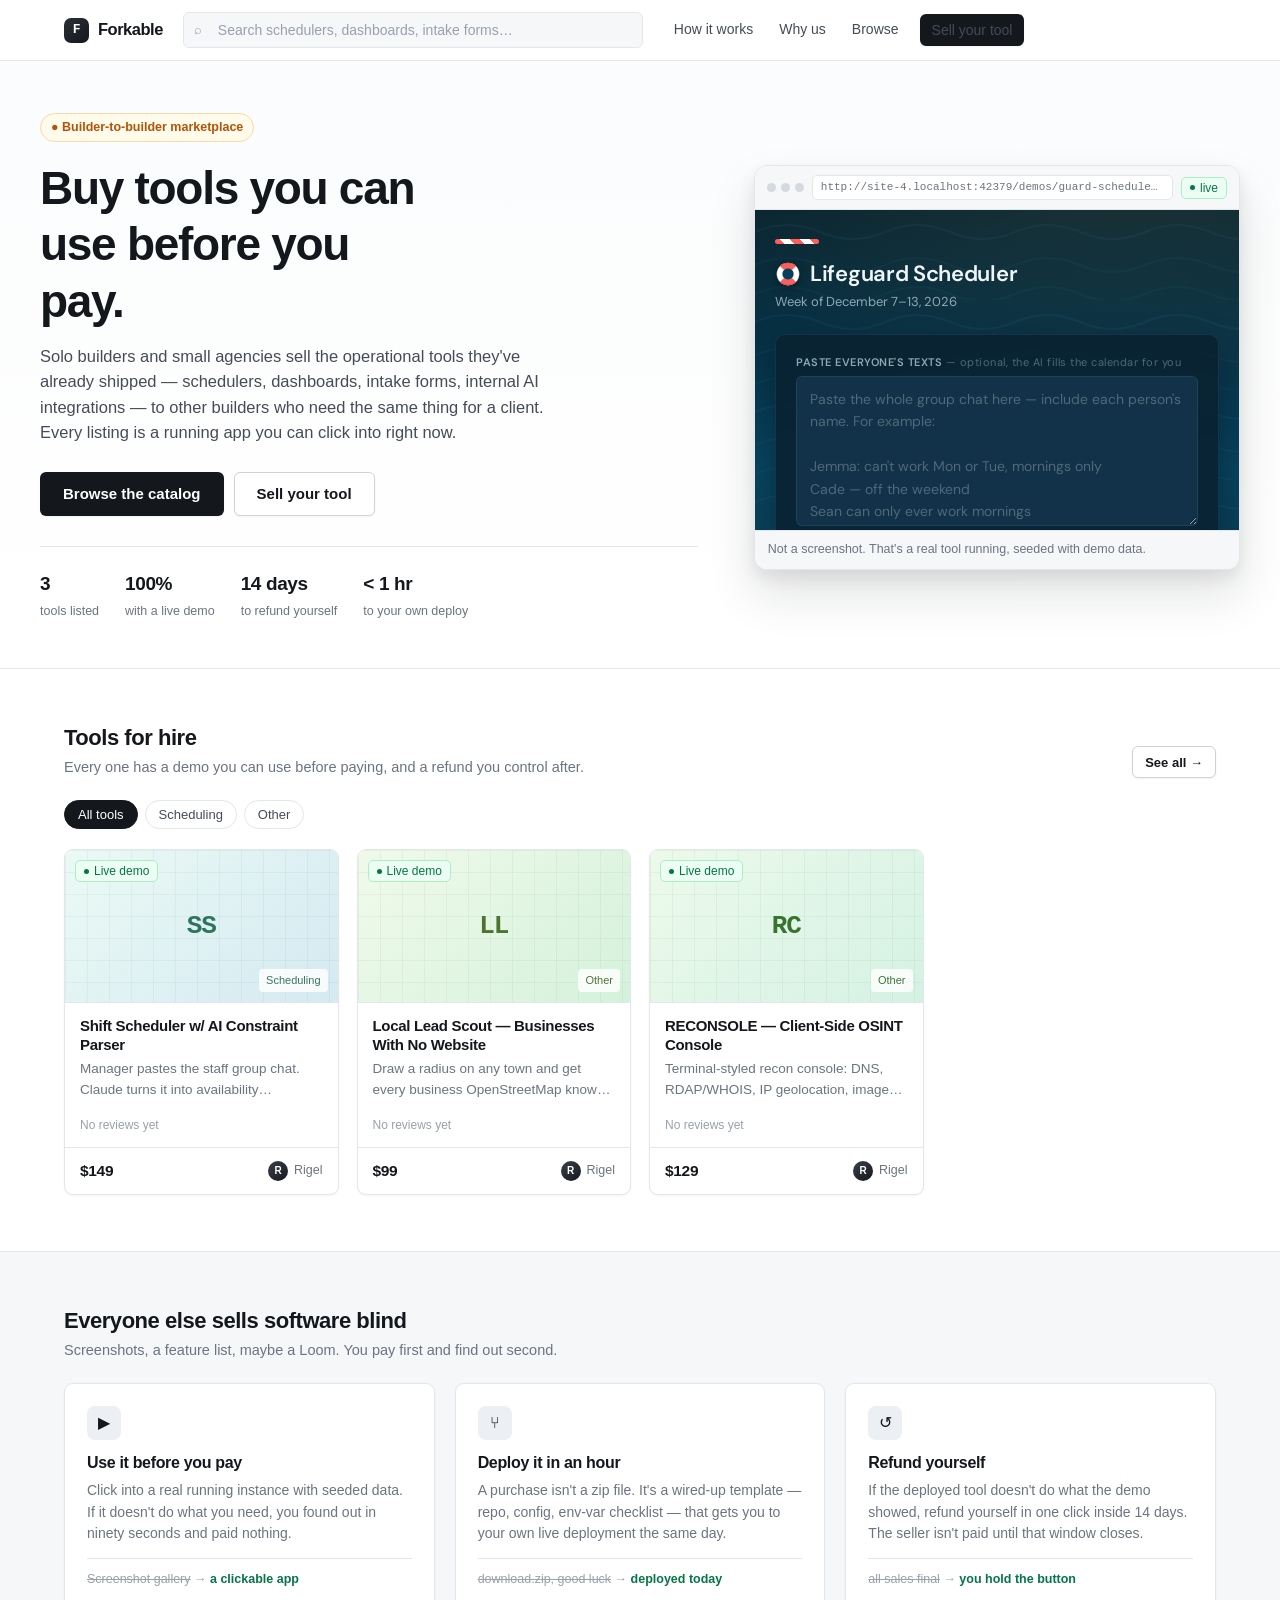
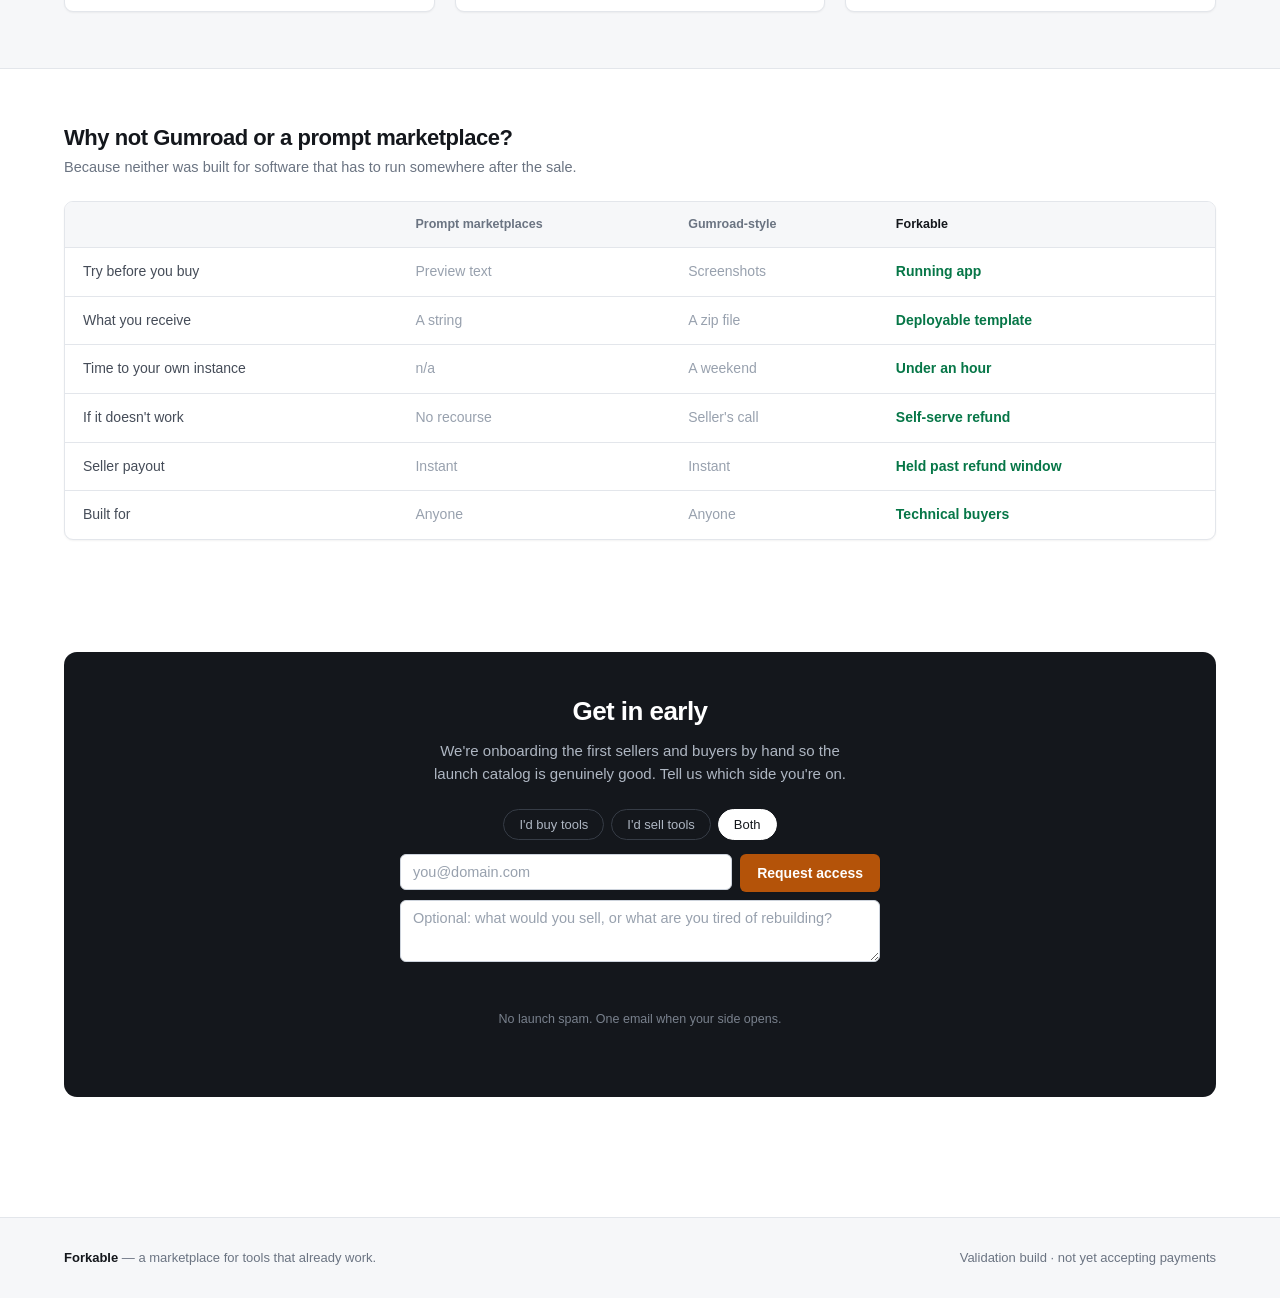
==== commit 62247319: "Treat seller URLs as hostile: one gate for every href and iframe src esc() was the only thing standi" ====
--- a/index.html
+++ b/index.html
@@ -155,7 +155,7 @@
         <span class="badge badge-live"><span class="dot"></span>live</span>
       </div>
       <iframe id="hero-frame" title="Live demo preview" referrerpolicy="no-referrer"
-              sandbox="allow-scripts allow-same-origin allow-forms allow-popups allow-modals"></iframe>
+              sandbox="allow-scripts allow-forms allow-popups allow-modals"></iframe>
       <div class="cap">Not a screenshot. That's a real tool running, seeded with demo data.</div>
     </div>
   </div>
@@ -282,7 +282,7 @@
           <span class="badge badge-live"><span class="dot"></span>live sandbox</span>
         </div>
         <iframe class="demo-frame" id="m-frame" title="Live demo" loading="lazy" referrerpolicy="no-referrer"
-                sandbox="allow-scripts allow-same-origin allow-forms allow-popups allow-modals allow-downloads"></iframe>
+                sandbox="allow-scripts allow-forms allow-popups allow-modals allow-downloads"></iframe>
         <div class="demo-note" id="m-note"></div>
       </div>
       <div class="side">
@@ -433,11 +433,15 @@
   });
 
   /* ---------- hero demo ---------- */
+  /* Once real listings load, `demo` is seller-supplied and gets the same
+   * treatment as anywhere else — see the URL safety notes in app/db.js. */
   function paintHero() {
-    var first = LISTINGS.filter(function (l) { return l.demo; })[0];
+    var first = LISTINGS.map(function (l) { return FKUrl.demoFrame(l.demo); })
+                        .filter(function (f) { return f.ok; })[0];
     if (!first) return;
-    $('hero-addr').textContent = first.demo;
-    $('hero-frame').src = first.demo;
+    $('hero-addr').textContent = first.src;
+    $('hero-frame').setAttribute('sandbox', first.sandbox);
+    $('hero-frame').src = first.src;
   }
 
   /* ---------- modal ---------- */
@@ -452,9 +456,10 @@
       (l.demo ? '<span class="badge badge-live"><span class="dot"></span>Live demo</span>' : '') +
       '<span class="badge">' + esc(CATS[l.category] || l.category) + '</span>' +
       '<span class="badge">by ' + esc(l.seller.name) + '</span>';
-    $('m-url').textContent = l.demo || '—';
+    var df = FKUrl.demoFrame(l.demo);
+    $('m-url').textContent = df.ok ? df.src : '—';
     $('m-note').innerHTML = 'Real running instance with demo data. ' +
-      (l.demo ? '<a href="' + esc(l.demo) + '" target="_blank" rel="noopener">Open in a new tab ↗</a>' : '');
+      (df.ok ? '<a href="' + esc(df.src) + '" target="_blank" rel="noopener">Open in a new tab ↗</a>' : '');
     $('m-price').textContent = money(l.priceCents);
     $('m-deploy').textContent = l.deployMinutes ? '~' + l.deployMinutes + ' min' : 'see listing';
     $('m-services').textContent = (l.services || []).join(', ') || 'see listing';
@@ -465,7 +470,8 @@
     }).join('');
     $('m-buy').setAttribute('href', l.href || '#join');
     $('m-buy').textContent = l.href ? 'View full listing →' : 'Buy — early access';
-    frame.src = l.demo || 'about:blank';
+    frame.setAttribute('sandbox', df.sandbox);
+    frame.src = df.ok ? df.src : 'about:blank';
     modal.classList.add('open');
     document.body.style.overflow = 'hidden';
     $('m-close').focus();
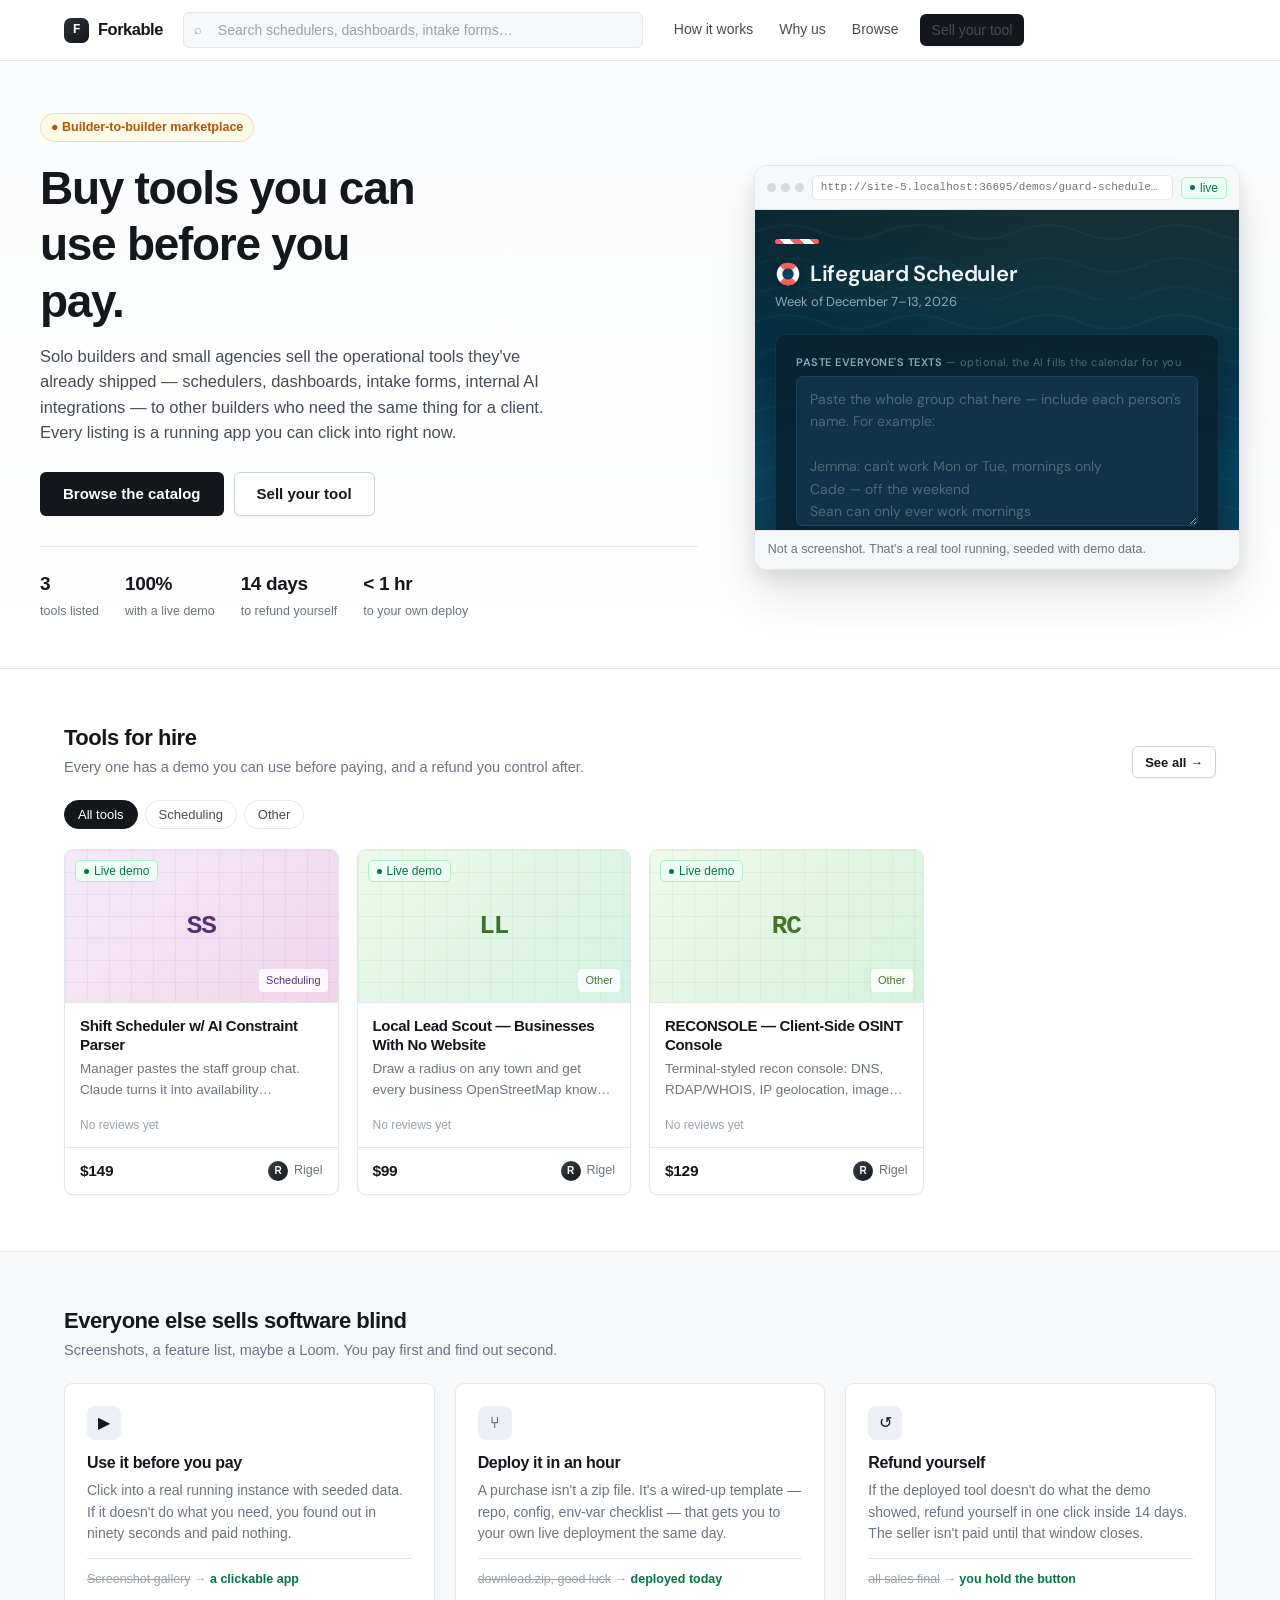
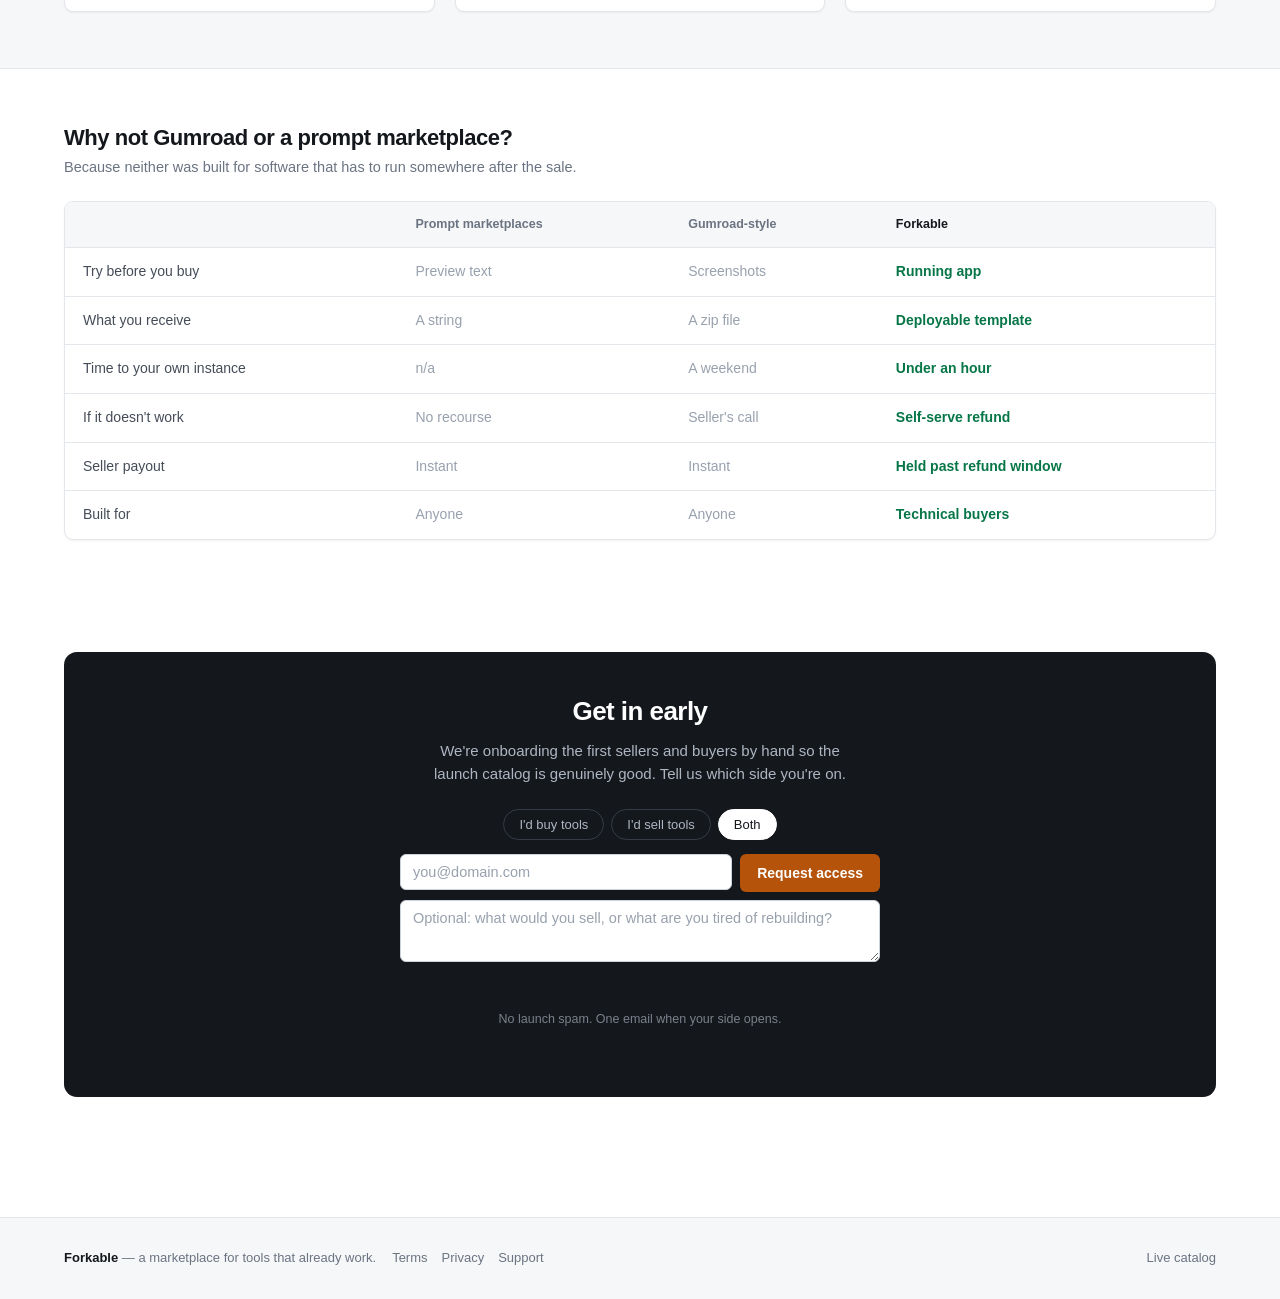
==== commit fea0851b: "patch Launch build: email, legal pages, analytics, moderation, agent docs" ====
--- a/index.html
+++ b/index.html
@@ -261,6 +261,7 @@
 <footer class="site-footer">
   <div class="wrap footer-in">
     <span><strong style="color:var(--ink)">Forkable</strong> — a marketplace for tools that already work.</span>
+    <span class="legal-links"><a href="terms.html">Terms</a><a href="privacy.html">Privacy</a><a href="mailto:support@forkable.dev">Support</a></span>
     <span class="spacer" id="build-note"></span>
   </div>
 </footer>
@@ -315,6 +316,7 @@
 </div>
 
 <script src="config.js"></script>
+<script src="app/analytics.js"></script>
 <script src="app/db.js"></script>
 <script>
 (function () {
--- a/app/theme.css
+++ b/app/theme.css
@@ -310,3 +310,10 @@
   padding: 30px 0; margin-top: 64px; font-size: 13px; color: var(--ink-3);
 }
 .footer-in { display: flex; gap: 16px; flex-wrap: wrap; align-items: center; }
+
+/* Footer legal links. Required on every page that takes money or collects an
+   email — Stripe asks for them before live mode, and a marketplace with no
+   visible terms reads as untrustworthy to exactly the audience we want. */
+.legal-links { display: inline-flex; gap: 14px; flex-wrap: wrap; }
+.legal-links a { color: inherit; text-decoration: none; border-bottom: 1px solid transparent; }
+.legal-links a:hover { border-bottom-color: currentColor; }
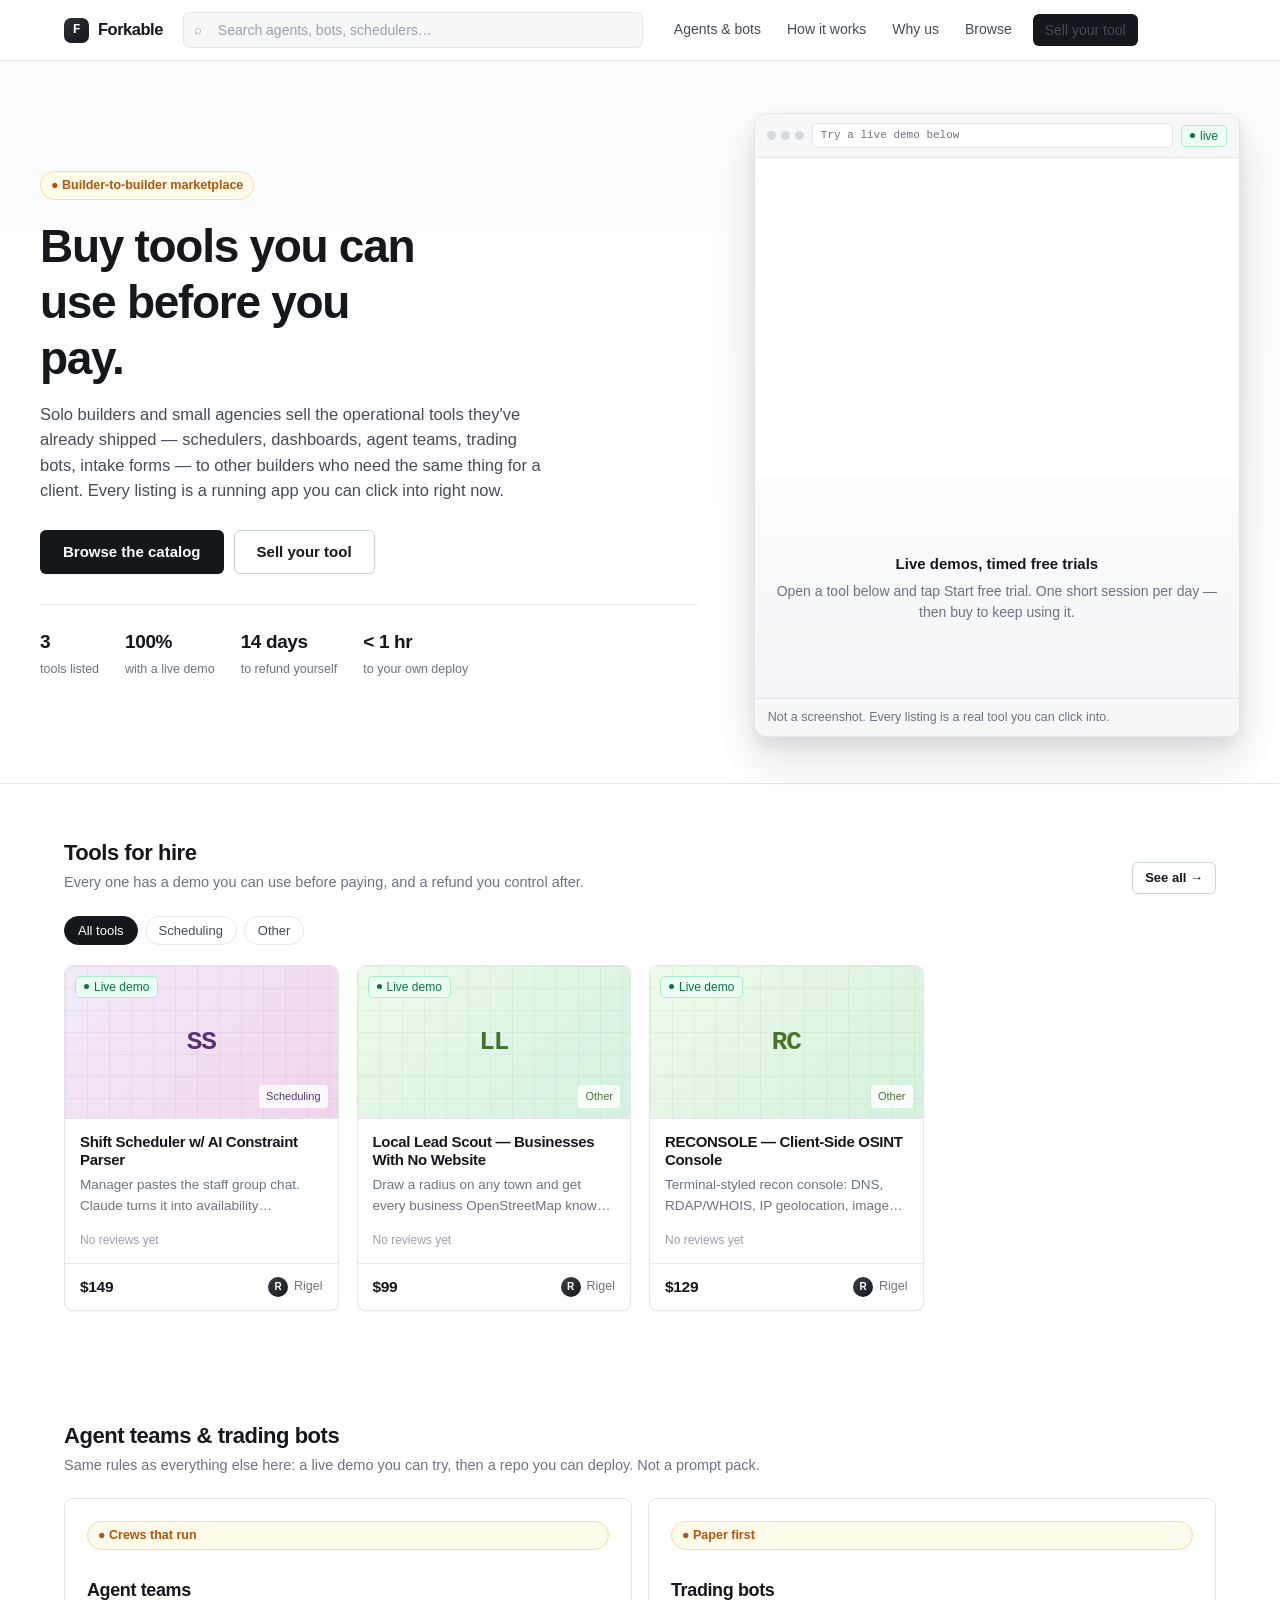
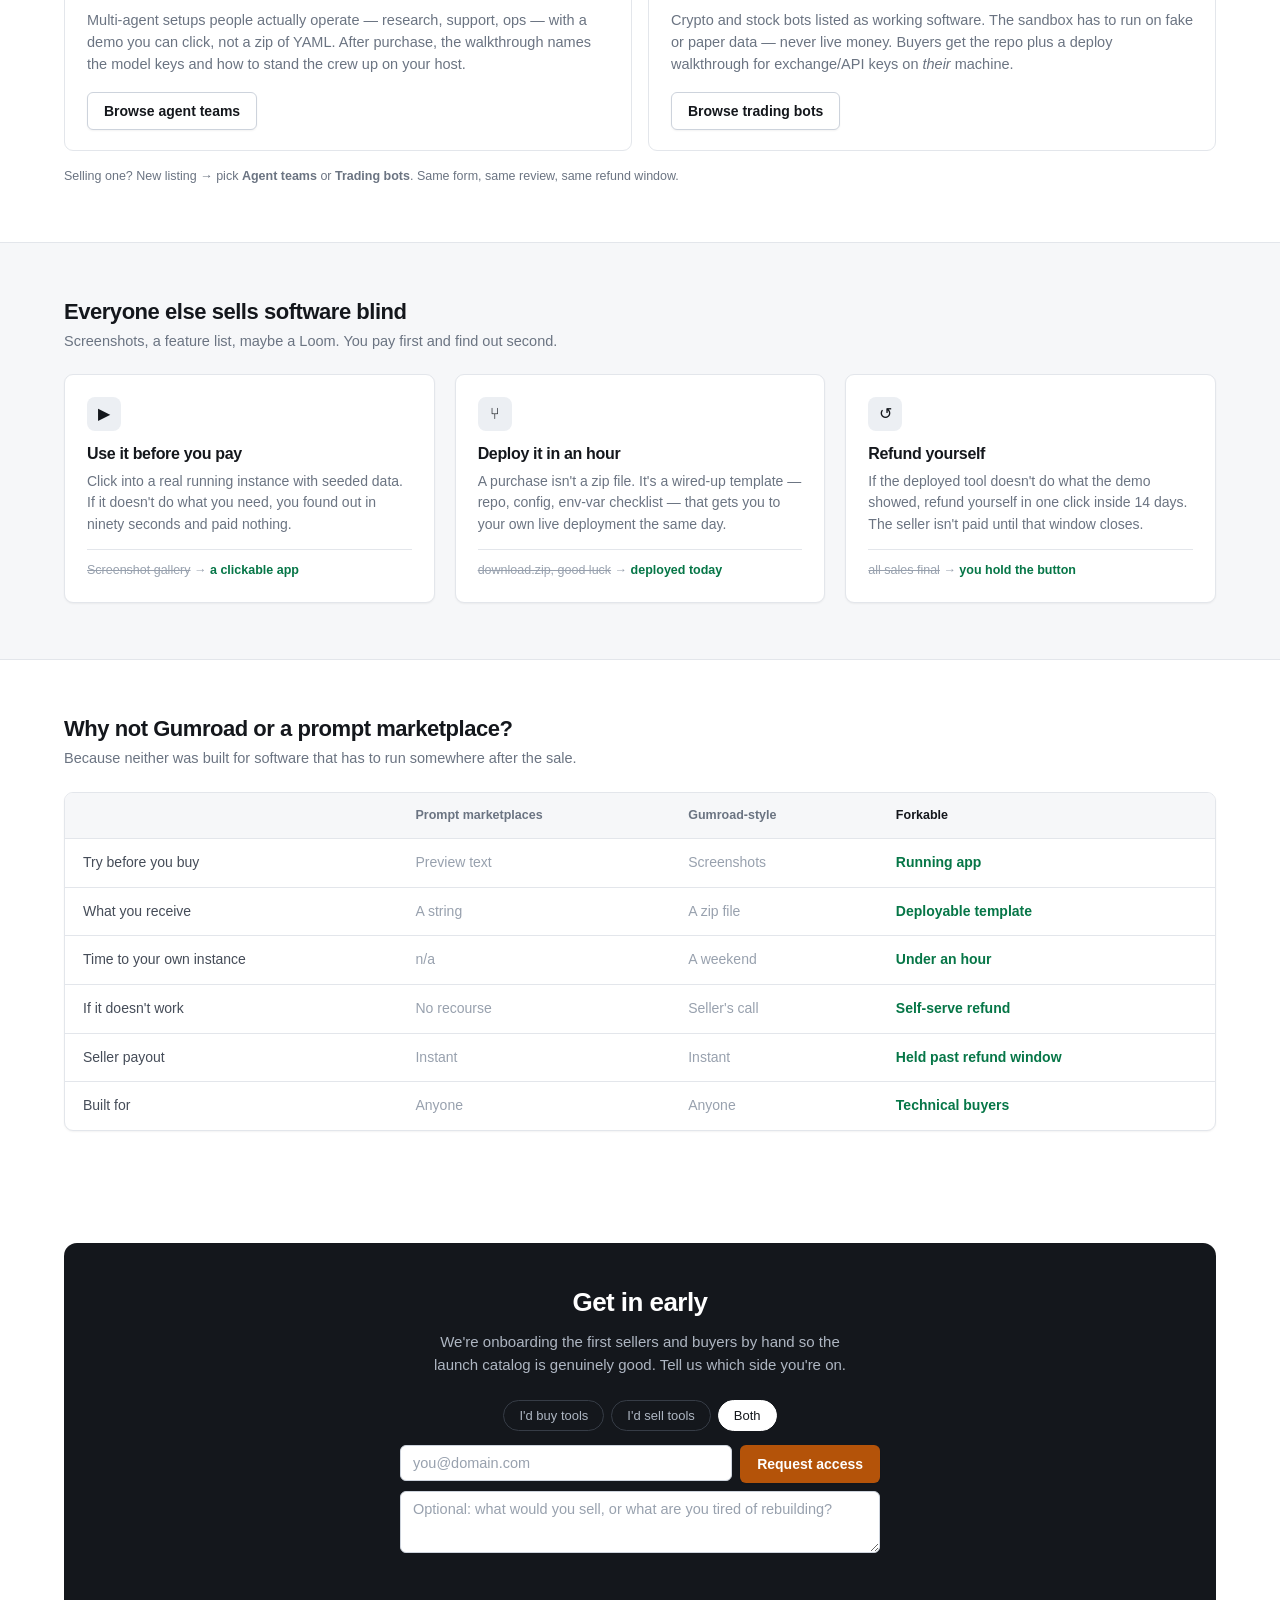
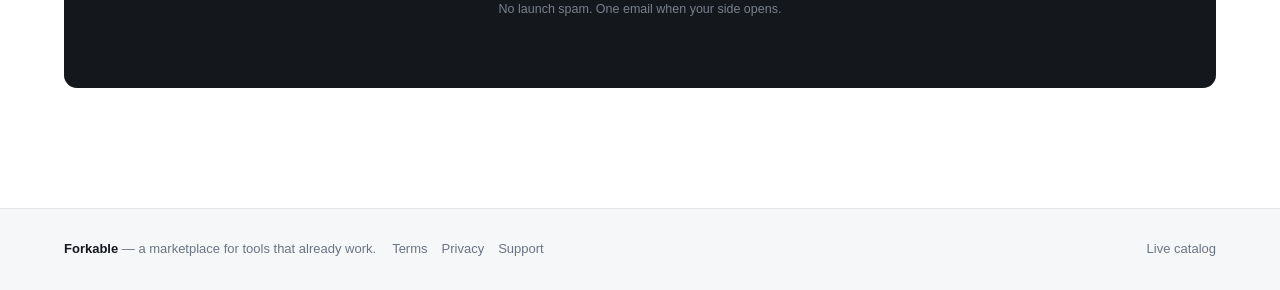
==== commit 1db1d195: "Ship the live marketplace: demo gate, waitlist API, deploy guide, private import Stage 1 is on Cloud" ====
--- a/index.html
+++ b/index.html
@@ -78,6 +78,16 @@
   .join .form-note { font-size: 12.5px; color: #79818d; margin-top: 13px; }
   .join .msg.ok { color: #6ee7a8; }
   .join .msg.err { color: #ff9b8f; }
+
+  .agent-split { display: grid; grid-template-columns: 1fr 1fr; gap: 16px; }
+  @media (max-width: 760px) { .agent-split { grid-template-columns: 1fr; } }
+  .agent-card {
+    background: #fff; border: 1px solid var(--border); border-radius: var(--r);
+    padding: 22px 22px 20px; display: flex; flex-direction: column; gap: 8px;
+  }
+  .agent-card h3 { font-size: 18px; margin: 4px 0 0; }
+  .agent-card p { color: var(--ink-3); font-size: 14.5px; line-height: 1.5; margin: 0 0 8px; }
+  .agent-card .btn { align-self: flex-start; margin-top: auto; }
 
   /* ---------- listing modal ---------- */
   .modal { position: fixed; inset: 0; z-index: 100; background: rgba(20, 23, 28, .5); backdrop-filter: blur(3px); display: none; overflow-y: auto; padding: 28px 16px; }
@@ -105,6 +115,54 @@
   .side h4 { font-size: 12px; font-weight: 600; color: var(--ink-3); text-transform: uppercase; letter-spacing: .05em; margin-bottom: 7px; }
   .side .desc { font-size: 13.5px; color: var(--ink-2); white-space: pre-line; }
   .tags { display: flex; gap: 5px; flex-wrap: wrap; }
+
+  .hero-demo-ph {
+    min-height: 220px; padding: 28px 20px; display: grid; place-items: center;
+    text-align: center; color: var(--ink-3); font-size: 14px; line-height: 1.5;
+    background:
+      linear-gradient(180deg, #fbfcfd, #f3f5f8);
+  }
+  .hero-demo-ph[hidden] { display: none; }
+  .hero-demo-ph b { display: block; color: var(--ink); font-size: 15px; margin-bottom: 6px; }
+
+  /* Phones only — desktop hero/grid/join stay as they are. */
+  @media (max-width: 760px) {
+    .hero-in { gap: 22px; padding: 28px 0 24px; }
+    .hero h1 { font-size: 28px; max-width: none; }
+    .hero .lede { font-size: 15px; margin-top: 12px; }
+    .hero-cta { flex-direction: column; margin-top: 18px; }
+    .hero-cta .btn { width: 100%; height: 46px; }
+    .hero-stats {
+      display: grid; grid-template-columns: 1fr 1fr; gap: 14px 12px;
+      margin-top: 22px; padding-top: 18px;
+    }
+    .hero-demo iframe { height: 200px; }
+    .hero-demo-ph { min-height: 160px; padding: 22px 16px; }
+    .chrome .lights { display: none; }
+
+    section { padding: 36px 0; }
+    .sec-head { margin-bottom: 16px; }
+    .sec-head h2 { font-size: 20px; }
+    .sec-head .spacer { margin-left: 0; width: 100%; }
+
+    .cmp { -webkit-overflow-scrolling: touch; }
+    table { min-width: 520px; font-size: 13px; }
+    th, td { padding: 10px 12px; }
+
+    .join { padding: 26px 16px; border-radius: var(--r); text-align: left; }
+    .join h2 { font-size: 22px; }
+    .join > p { margin-left: 0; margin-right: 0; }
+    .roles { justify-content: flex-start; }
+    .join .row { flex-direction: column; }
+    .join .row .btn { width: 100%; }
+
+    .modal { padding: 0; }
+    .sheet { border-radius: 0; min-height: 100%; }
+    .sheet-head { padding: 14px 16px; }
+    .sheet-head h2 { font-size: 18px; }
+    .side { padding: 16px; }
+    .demo-frame { height: 280px; }
+  }
 </style>
 </head>
 <body>
@@ -114,9 +172,10 @@
     <a href="#top" class="brand"><span class="mark">F</span><span class="brand-text">Forkable</span></a>
     <div class="header-search">
       <span class="icon">⌕</span>
-      <input id="hsearch" type="search" placeholder="Search schedulers, dashboards, intake forms…" aria-label="Search tools">
+      <input id="hsearch" type="search" placeholder="Search agents, bots, schedulers…" aria-label="Search tools">
     </div>
     <nav class="header-nav">
+      <a href="#agents" class="hide-sm">Agents &amp; bots</a>
       <a href="#how" class="hide-sm">How it works</a>
       <a href="#compare" class="hide-sm">Why us</a>
       <a href="app.html#/browse">Browse</a>
@@ -132,7 +191,7 @@
       <h1>Buy tools you can use before you pay.</h1>
       <p class="lede">
         Solo builders and small agencies sell the operational tools they've already
-        shipped — schedulers, dashboards, intake forms, internal AI integrations — to
+        shipped — schedulers, dashboards, agent teams, trading bots, intake forms — to
         other builders who need the same thing for a client. Every listing is a running
         app you can click into right now.
       </p>
@@ -155,8 +214,14 @@
         <span class="badge badge-live"><span class="dot"></span>live</span>
       </div>
       <iframe id="hero-frame" title="Live demo preview" referrerpolicy="no-referrer"
-              sandbox="allow-scripts allow-forms allow-popups allow-modals"></iframe>
-      <div class="cap">Not a screenshot. That's a real tool running, seeded with demo data.</div>
+              sandbox="allow-scripts allow-forms allow-popups allow-modals" hidden></iframe>
+      <div class="hero-demo-ph" id="hero-ph">
+        <div>
+          <b>Live demos, timed free trials</b>
+          Open a tool below and tap Start free trial. One short session per day — then buy to keep using it.
+        </div>
+      </div>
+      <div class="cap">Not a screenshot. Every listing is a real tool you can click into.</div>
     </div>
   </div>
 </div>
@@ -172,6 +237,32 @@
     </div>
     <div class="cat-rail" id="cat-rail"></div>
     <div class="grid" id="listing-grid"></div>
+  </div>
+</section>
+
+<section id="agents">
+  <div class="wrap">
+    <div class="sec-head">
+      <div>
+        <h2>Agent teams &amp; trading bots</h2>
+        <p>Same rules as everything else here: a live demo you can try, then a repo you can deploy. Not a prompt pack.</p>
+      </div>
+    </div>
+    <div class="agent-split">
+      <div class="agent-card">
+        <span class="eyebrow">● Crews that run</span>
+        <h3>Agent teams</h3>
+        <p>Multi-agent setups people actually operate — research, support, ops — with a demo you can click, not a zip of YAML. After purchase, the walkthrough names the model keys and how to stand the crew up on your host.</p>
+        <a class="btn btn-secondary" href="app.html#/browse?cat=ai_agents">Browse agent teams</a>
+      </div>
+      <div class="agent-card">
+        <span class="eyebrow">● Paper first</span>
+        <h3>Trading bots</h3>
+        <p>Crypto and stock bots listed as working software. The sandbox has to run on fake or paper data — never live money. Buyers get the repo plus a deploy walkthrough for exchange/API keys on <em>their</em> machine.</p>
+        <a class="btn btn-secondary" href="app.html#/browse?cat=trading_bots">Browse trading bots</a>
+      </div>
+    </div>
+    <p class="hint" style="margin-top:16px">Selling one? New listing → pick <b>Agent teams</b> or <b>Trading bots</b>. Same form, same review, same refund window.</p>
   </div>
 </section>
 
@@ -326,6 +417,7 @@
   var activeCat = '';
 
   var CATS = {
+    ai_agents: 'Agent teams', trading_bots: 'Trading bots',
     scheduling: 'Scheduling', dashboard: 'Dashboards', intake_form: 'Intake forms',
     payroll: 'Payroll', ai_integration: 'AI integrations', other: 'Other'
   };
@@ -369,10 +461,12 @@
       if (!live.length) return null;
       return live.map(function (l) {
         return {
-          id: l.id, title: l.title, category: l.category, priceCents: l.price_cents,
+          id: l.id, listingId: l.id, title: l.title, category: l.category, priceCents: l.price_cents,
           seller: { name: l.seller_name || 'A builder' },
           shortDescription: l.short_description, longDescription: l.long_description,
-          demo: l.demo_url, stack: l.tech_stack_tags || [],
+          has_demo: !!(l.has_demo || l.demo_url),
+          demo: null, // durable URL is not public — trial goes through startDemoSession
+          stack: l.tech_stack_tags || [],
           avgRating: l.avg_rating, reviewCount: l.review_count,
           deployMinutes: null, services: [],
           href: 'app.html#/listing/' + l.id
@@ -402,7 +496,7 @@
       var idx = LISTINGS.indexOf(l);
       return '<a class="card" href="#" data-i="' + idx + '" aria-label="Open ' + esc(l.title) + '">' +
         '<div class="cover" style="--h:' + hue(l.id || l.title) + '">' +
-          (l.demo ? '<span class="badge badge-live cover-badge"><span class="dot"></span>Live demo</span>' : '') +
+          (l.demo || l.has_demo ? '<span class="badge badge-live cover-badge"><span class="dot"></span>Live demo</span>' : '') +
           '<span class="monogram">' + esc(monogram(l.title)) + '</span>' +
           '<span class="cover-cat">' + esc(CATS[l.category] || l.category) + '</span>' +
         '</div>' +
@@ -435,15 +529,15 @@
   });
 
   /* ---------- hero demo ---------- */
-  /* Once real listings load, `demo` is seller-supplied and gets the same
-   * treatment as anywhere else — see the URL safety notes in app/db.js. */
+  /* Do NOT auto-start a trial on page load — that would burn the daily session
+   * before anyone clicked. The hero is a teaser; the modal starts the gate. */
   function paintHero() {
-    var first = LISTINGS.map(function (l) { return FKUrl.demoFrame(l.demo); })
-                        .filter(function (f) { return f.ok; })[0];
-    if (!first) return;
-    $('hero-addr').textContent = first.src;
-    $('hero-frame').setAttribute('sandbox', first.sandbox);
-    $('hero-frame').src = first.src;
+    var first = LISTINGS[0];
+    $('hero-addr').textContent = first ? 'Try a live demo below' : 'live sandbox';
+    var frame = $('hero-frame');
+    var ph = $('hero-ph');
+    if (frame) { frame.hidden = true; frame.src = 'about:blank'; }
+    if (ph) ph.hidden = false;
   }
 
   /* ---------- modal ---------- */
@@ -455,13 +549,11 @@
     lastFocus = document.activeElement;
     $('m-title').textContent = l.title;
     $('m-pills').innerHTML =
-      (l.demo ? '<span class="badge badge-live"><span class="dot"></span>Live demo</span>' : '') +
+      (l.demo || l.has_demo ? '<span class="badge badge-live"><span class="dot"></span>Live demo</span>' : '') +
       '<span class="badge">' + esc(CATS[l.category] || l.category) + '</span>' +
       '<span class="badge">by ' + esc(l.seller.name) + '</span>';
-    var df = FKUrl.demoFrame(l.demo);
-    $('m-url').textContent = df.ok ? df.src : '—';
-    $('m-note').innerHTML = 'Real running instance with demo data. ' +
-      (df.ok ? '<a href="' + esc(df.src) + '" target="_blank" rel="noopener">Open in a new tab ↗</a>' : '');
+    $('m-url').textContent = 'Starting free trial…';
+    $('m-note').textContent = 'One timed free trial per day. Buy to keep using it.';
     $('m-price').textContent = money(l.priceCents);
     $('m-deploy').textContent = l.deployMinutes ? '~' + l.deployMinutes + ' min' : 'see listing';
     $('m-services').textContent = (l.services || []).join(', ') || 'see listing';
@@ -472,11 +564,39 @@
     }).join('');
     $('m-buy').setAttribute('href', l.href || '#join');
     $('m-buy').textContent = l.href ? 'View full listing →' : 'Buy — early access';
-    frame.setAttribute('sandbox', df.sandbox);
-    frame.src = df.ok ? df.src : 'about:blank';
+    frame.src = 'about:blank';
     modal.classList.add('open');
     document.body.style.overflow = 'hidden';
     $('m-close').focus();
+
+    if (!(l.demo || l.has_demo || l.id)) return;
+    var opts = l.listingId
+      ? { listingId: l.listingId }
+      : { featuredId: l.id };
+    DB.startDemoSession(opts).then(function (session) {
+      var launch = FKUrl.safeLaunch(session && session.launch_url);
+      if (!launch) {
+        $('m-url').textContent = 'Demo locked';
+        $('m-note').textContent = 'The demo session did not return a safe link.';
+        return;
+      }
+      // No allow-same-origin: first-party /demos/* share this origin. Scripts
+      // plus same-origin would let a demo read the marketplace login.
+      frame.setAttribute('sandbox', 'allow-scripts allow-forms allow-popups allow-modals allow-downloads');
+      frame.src = launch;
+      $('m-url').textContent = session.unlimited
+        ? 'live sandbox · unlocked'
+        : 'live sandbox · trial';
+      $('m-note').innerHTML = (session.unlimited
+        ? 'Unlocked access. '
+        : 'Timed free trial — one session per day. ') +
+        '<a href="' + esc(launch) + '" target="_blank" rel="noopener">Open in a new tab ↗</a>';
+    }).catch(function (err) {
+      $('m-url').textContent = 'Demo locked';
+      $('m-note').textContent = (err && err.message) ||
+        "Today's free trial is used up. Come back tomorrow, or buy the tool.";
+      frame.src = 'about:blank';
+    });
   }
 
   function closeModal() {
@@ -549,20 +669,25 @@
       return;
     }
 
-    fetch(CFG.supabaseUrl.replace(/\/$/, '') + '/rest/v1/waitlist', {
+    fetch('/api/waitlist', {
       method: 'POST',
-      headers: {
-        'Content-Type': 'application/json',
-        apikey: CFG.supabaseAnonKey,
-        Authorization: 'Bearer ' + CFG.supabaseAnonKey,
-        Prefer: 'return=minimal'
-      },
+      headers: { 'Content-Type': 'application/json' },
       body: JSON.stringify({ email: row.email, role: row.role, note: row.note })
     }).then(function (res) {
-      submit.disabled = false;
-      if (res.ok) { $('wl-form').reset(); say("You're on the list. We'll email you when your side opens.", 'ok'); }
-      else if (res.status === 409) say("You're already on the list.", 'ok');
-      else { saveLocal(row); say("Couldn't reach the server — saved locally, try again later.", 'err'); }
+      return res.json().catch(function () { return {}; }).then(function (j) {
+        submit.disabled = false;
+        if (res.ok) {
+          $('wl-form').reset();
+          say(j.already
+            ? "You're already on the list."
+            : "You're on the list. We'll email you when your side opens.", 'ok');
+        } else if (res.status === 429) {
+          say((j && j.error) || 'Too many tries. Wait a bit and try again.', 'err');
+        } else {
+          saveLocal(row);
+          say("Couldn't reach the server — saved locally, try again later.", 'err');
+        }
+      });
     }).catch(function () {
       submit.disabled = false;
       saveLocal(row);
--- a/app/theme.css
+++ b/app/theme.css
@@ -54,7 +54,7 @@
 
 * { box-sizing: border-box; }
 
-html { -webkit-text-size-adjust: 100%; }
+html { -webkit-text-size-adjust: 100%; overflow-x: clip; }
 
 body {
   margin: 0;
@@ -65,6 +65,7 @@
   line-height: 1.55;
   -webkit-font-smoothing: antialiased;
   -moz-osx-font-smoothing: grayscale;
+  overflow-x: clip;
 }
 
 h1, h2, h3, h4 { margin: 0; line-height: 1.22; letter-spacing: -.021em; font-weight: 650; }
@@ -134,6 +135,40 @@
   #nav-links { order: 3; width: 100%; border-top: 1px solid var(--border); padding-top: 7px; }
 }
 @media (max-width: 380px) { .brand .brand-text { display: none; } }
+
+/* Phones: keep the catalog, drop the squeeze. Desktop rules above this
+   breakpoint are unchanged. */
+@media (max-width: 760px) {
+  .header-in {
+    flex-wrap: wrap;
+    height: auto;
+    min-height: var(--header-h);
+    padding: 10px 0 12px;
+    gap: 8px 10px;
+  }
+  .brand { margin-right: auto; }
+  .header-nav {
+    width: 100%;
+    justify-content: flex-end;
+    flex-wrap: wrap;
+    gap: 6px;
+  }
+  .header-nav .btn { margin-left: 0 !important; }
+  .header-nav a { min-height: 40px; display: inline-flex; align-items: center; }
+
+  .grid { grid-template-columns: 1fr; gap: 14px; }
+
+  /* iOS zooms any input under 16px on focus — that looks like the page broke. */
+  input, textarea, select { font-size: 16px; }
+
+  .row { flex-wrap: wrap; }
+  .row > input, .row > .grow { min-width: 0; flex: 1 1 180px; }
+  .row > .btn { flex: 1 1 100%; height: 44px; }
+
+  .site-footer { padding: 22px 0; margin-top: 36px; }
+  .footer-in { flex-direction: column; align-items: flex-start; gap: 10px; }
+  .footer-in .spacer { display: none; }
+}
 
 /* ---------------------------------------------------------------- buttons */
 .btn {
